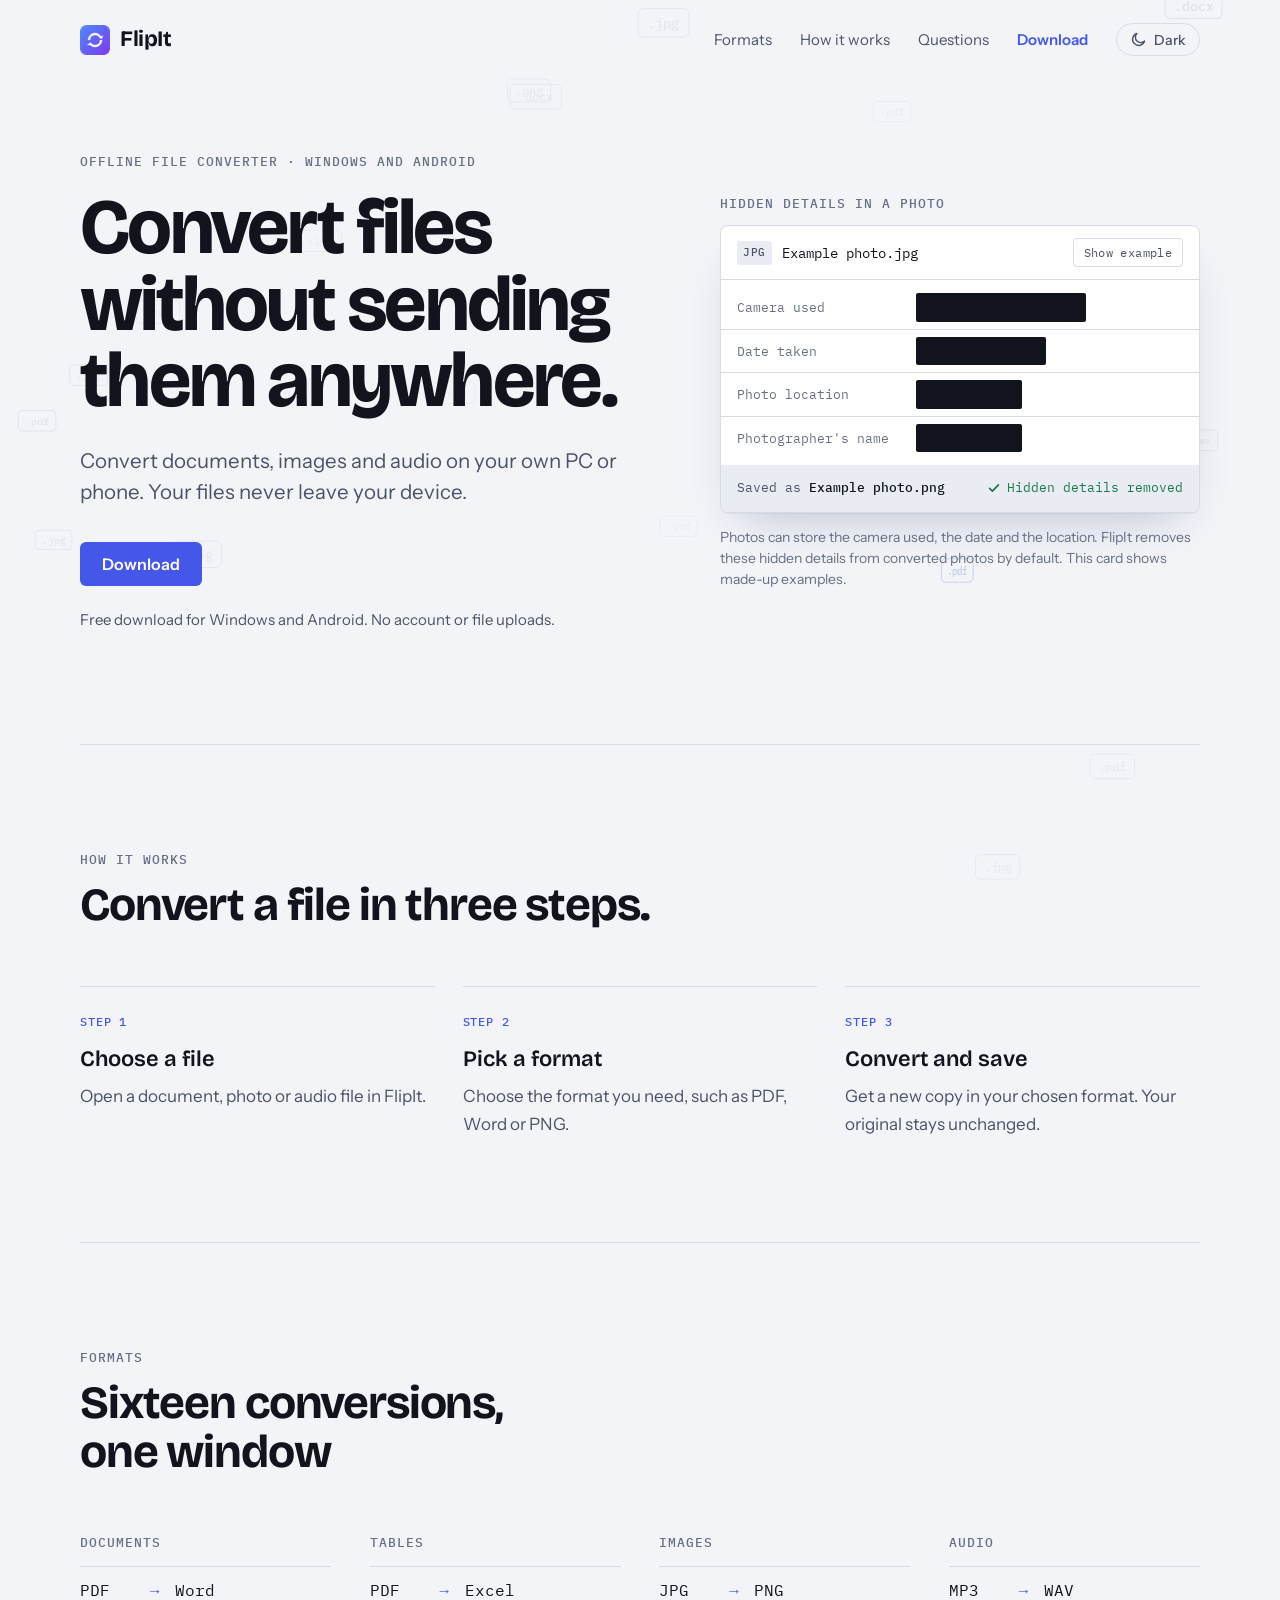
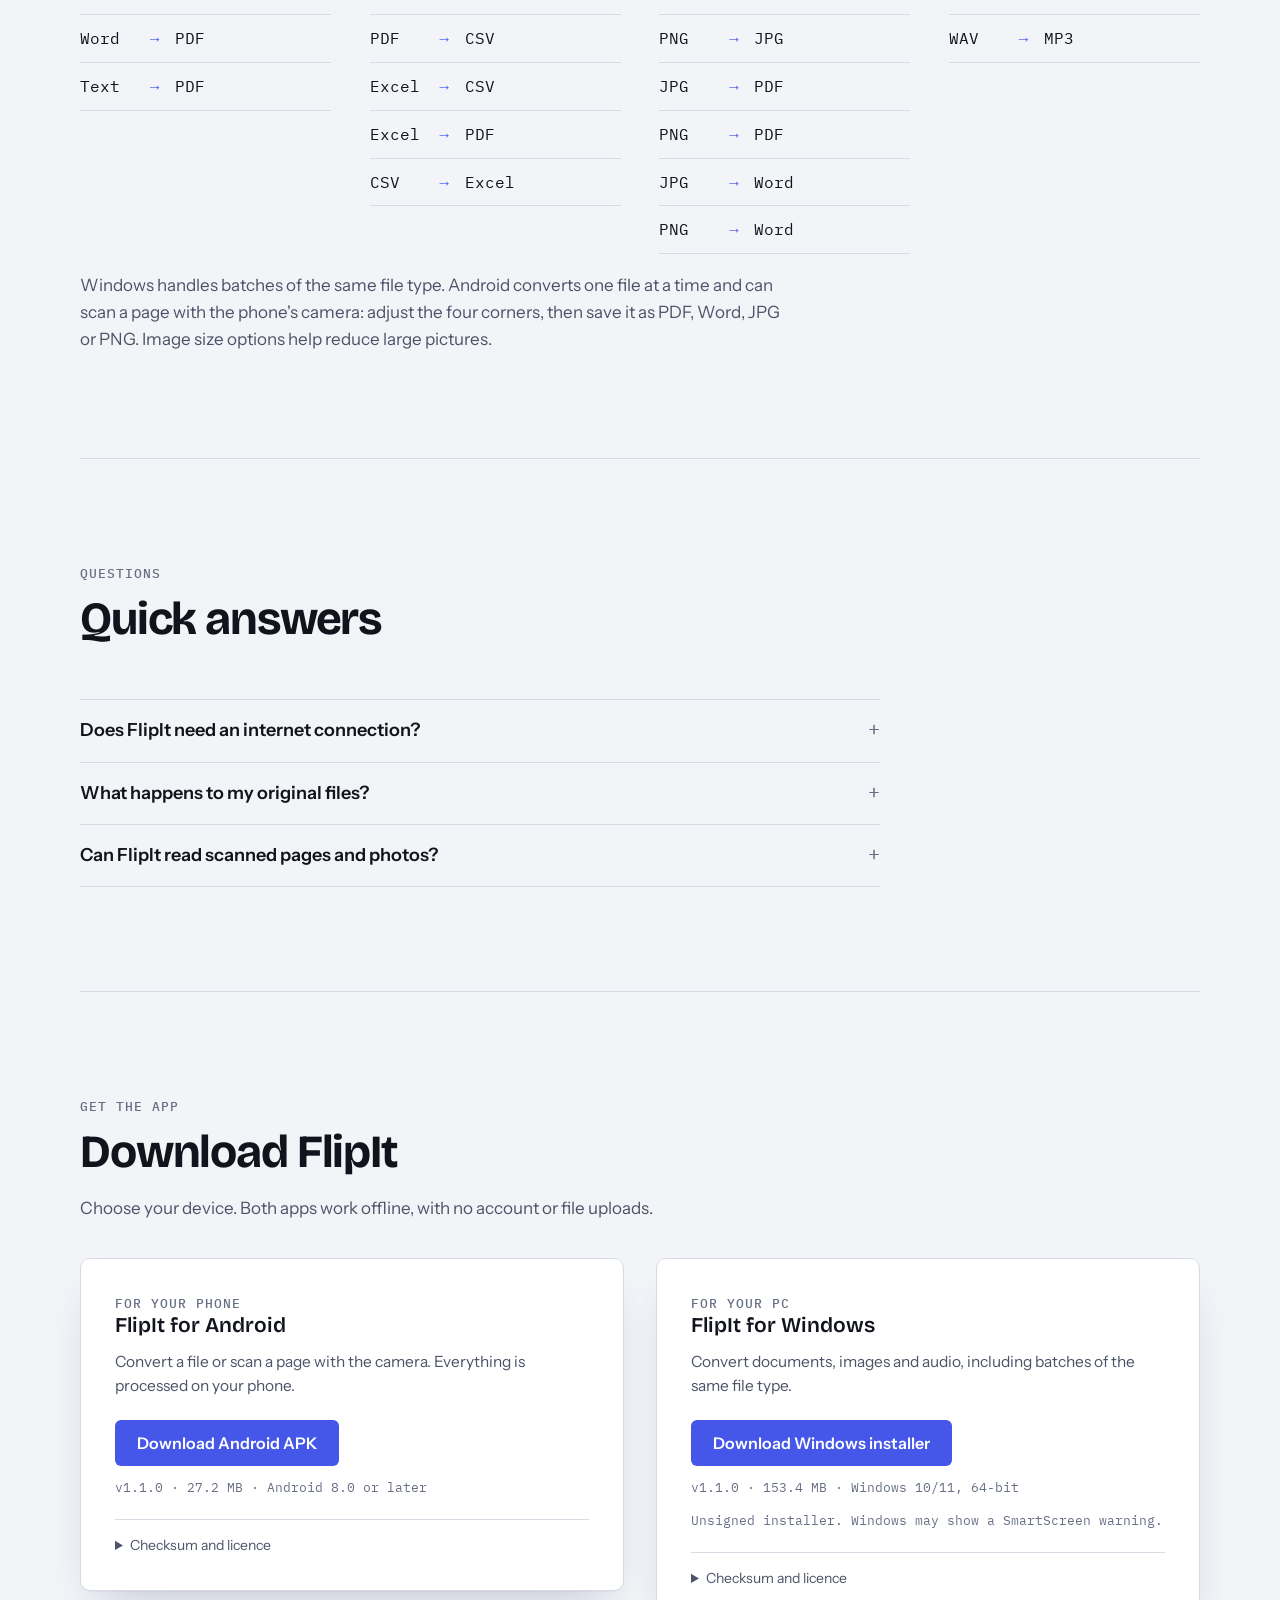
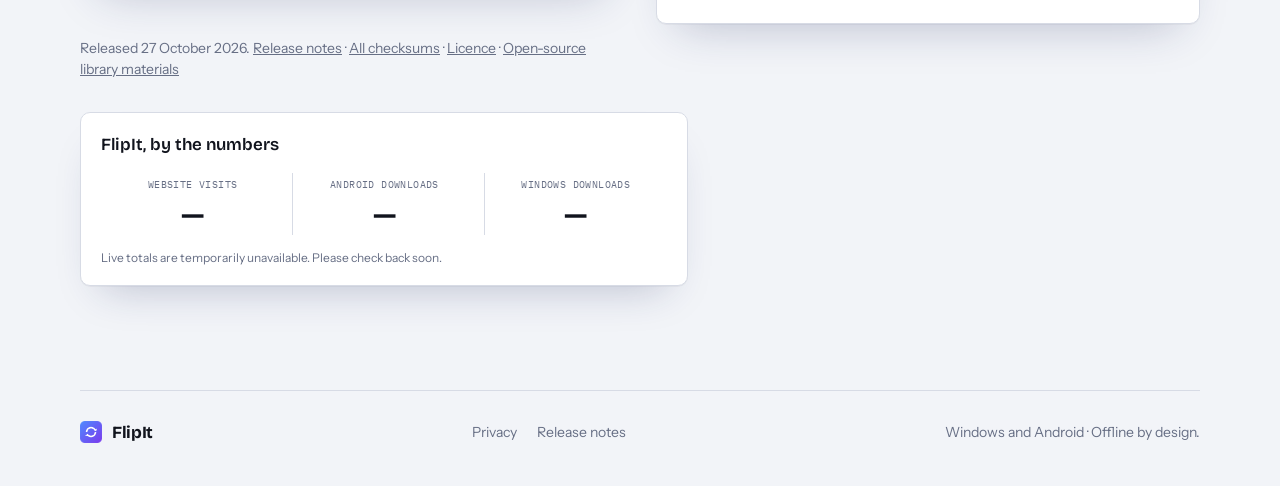
==== index.html @ 319c66b0 "Explain photo privacy and conversion steps in plain language" ====
<!doctype html>
<html lang="en">
<head>
<meta charset="utf-8">
<meta http-equiv="Content-Security-Policy" content="default-src 'self'; script-src 'self'; style-src 'self' 'unsafe-inline'; img-src 'self'; font-src 'self'; connect-src https://flipit-site-stats.rouguemind-dev.workers.dev; object-src 'none'; base-uri 'none'; form-action 'none'; frame-src 'none'; upgrade-insecure-requests">
<meta name="referrer" content="no-referrer">
<script src="theme-init.js"></script>
<meta name="viewport" content="width=device-width, initial-scale=1">
<title>FlipIt — convert files offline</title>
<meta name="description" content="FlipIt converts documents, images and audio on your own Windows PC or Android phone, offline. Your files are never uploaded.">
<link rel="icon" href="favicon.ico">
<link rel="stylesheet" href="fonts.css">
<link rel="stylesheet" href="styles.css">
<!--og-->
<link rel="canonical" href="https://rogueminddev-eng.github.io/flipit-website/">
<meta property="og:type" content="website">
<meta property="og:site_name" content="FlipIt">
<meta property="og:title" content="FlipIt — convert files offline">
<meta property="og:description" content="Convert files without sending them anywhere. Free, offline, no account.">
<meta property="og:url" content="https://rogueminddev-eng.github.io/flipit-website/">
<meta property="og:image" content="https://rogueminddev-eng.github.io/flipit-website/og.png">
<meta property="og:image:width" content="1200">
<meta property="og:image:height" content="630">
<meta property="og:image:alt" content="FlipIt: convert files without sending them anywhere">
<meta name="twitter:card" content="summary_large_image">
<!--/og-->
<script src="site.js" defer></script>
</head>
<body>
<div class="wrap">
  <header class="top" id="top">
    <a class="brand" href="#top"><span class="mark" aria-hidden="true"></span>FlipIt</a>
    <nav class="nav" aria-label="Page sections">
      <a href="#formats">Formats</a>
      <a href="#privacy">How it works</a>
      <a href="#faq">Questions</a>
      <a class="nav-cta" href="#availability">Download</a>
      <button class="theme-toggle" id="theme-toggle" type="button" aria-pressed="false" title="Switch between light and dark">
        <span class="theme-icon" aria-hidden="true">
          <svg class="icon-sun" width="17" height="17" viewBox="0 0 24 24" fill="none" stroke="currentColor" stroke-width="2" stroke-linecap="round"><circle cx="12" cy="12" r="4.2"/><path d="M12 2.6v2.2M12 19.2v2.2M21.4 12h-2.2M4.8 12H2.6M18.6 5.4l-1.6 1.6M7 17l-1.6 1.6M18.6 18.6 17 17M7 7 5.4 5.4"/></svg>
          <svg class="icon-moon" width="17" height="17" viewBox="0 0 24 24" fill="none" stroke="currentColor" stroke-width="2" stroke-linecap="round" stroke-linejoin="round"><path d="M20.5 14.2A8.6 8.6 0 1 1 9.8 3.5a6.9 6.9 0 0 0 10.7 10.7z"/></svg>
        </span>
        <span class="theme-label" id="theme-label">Dark</span>
      </button>
    </nav>
  </header>

  <main>
    <section class="hero" aria-labelledby="hero-title">
      <div>
        <p class="label">Offline file converter · Windows and Android</p>
        <h1 id="hero-title">Convert files without sending them anywhere.</h1>
        <p class="lead">Convert documents, images and audio on your own PC or phone. Your files never leave your device.</p>
        <div class="cta"><a class="btn" href="#availability">Download</a></div>
        <p class="hero-note">Free download for Windows and Android. No account or file uploads.</p>
      </div>

      <figure>
        <p class="label photo-example-label">Hidden details in a photo</p>
        <div class="props" id="props">
          <div class="props-head">
            <div class="file"><span class="file-type">JPG</span><span>Example photo.jpg</span></div>
            <button class="reveal" id="reveal-toggle" type="button" aria-pressed="false" aria-controls="props-tags">Show example</button>
          </div>
          <dl class="tags" id="props-tags">
            <div class="tag"><dt>Camera used</dt><dd><span class="val" style="--i:0">Example phone camera</span></dd></div>
            <div class="tag"><dt>Date taken</dt><dd><span class="val" style="--i:1">12 October 2026</span></dd></div>
            <div class="tag"><dt>Photo location</dt><dd><span class="val" style="--i:2">Example city</span></dd></div>
            <div class="tag"><dt>Photographer's name</dt><dd><span class="val" style="--i:3">Example name</span></dd></div>
          </dl>
          <div class="props-foot">
            <span>Saved as <strong>Example photo.png</strong></span>
            <span class="clean"><svg width="14" height="14" viewBox="0 0 16 16" aria-hidden="true"><path d="M3 8.5l3.2 3L13 4.5" fill="none" stroke="currentColor" stroke-width="2" stroke-linecap="round" stroke-linejoin="round"/></svg>Hidden details removed</span>
          </div>
        </div>
        <figcaption class="caption">Photos can store the camera used, the date and the location. FlipIt removes these hidden details from converted photos by default. This card shows made-up examples.</figcaption>
      </figure>
    </section>

    <section class="section" id="privacy" aria-labelledby="privacy-title">
      <div class="section-head">
        <p class="label">How it works</p>
        <h2 class="h2" id="privacy-title">Convert a file in three steps.</h2>
      </div>
      <ol class="how-steps">
        <li><span class="step-label">Step 1</span><h3>Choose a file</h3><p>Open a document, photo or audio file in FlipIt.</p></li>
        <li><span class="step-label">Step 2</span><h3>Pick a format</h3><p>Choose the format you need, such as PDF, Word or PNG.</p></li>
        <li><span class="step-label">Step 3</span><h3>Convert and save</h3><p>Get a new copy in your chosen format. Your original stays unchanged.</p></li>
      </ol>
    </section>

    <section class="section" id="formats" aria-labelledby="formats-title">
      <div class="section-head">
        <p class="label">Formats</p>
        <h2 class="h2" id="formats-title">Sixteen conversions, one window</h2>
      </div>
      <div class="formats">
        <div class="group">
          <p class="label">Documents</p>
          <ul class="pairs">
            <li class="pair"><span>PDF</span><span class="to">→</span><span>Word</span></li>
            <li class="pair"><span>Word</span><span class="to">→</span><span>PDF</span></li>
            <li class="pair"><span>Text</span><span class="to">→</span><span>PDF</span></li>
          </ul>
        </div>
        <div class="group">
          <p class="label">Tables</p>
          <ul class="pairs">
            <li class="pair"><span>PDF</span><span class="to">→</span><span>Excel</span></li>
            <li class="pair"><span>PDF</span><span class="to">→</span><span>CSV</span></li>
            <li class="pair"><span>Excel</span><span class="to">→</span><span>CSV</span></li>
            <li class="pair"><span>Excel</span><span class="to">→</span><span>PDF</span></li>
            <li class="pair"><span>CSV</span><span class="to">→</span><span>Excel</span></li>
          </ul>
        </div>
        <div class="group">
          <p class="label">Images</p>
          <ul class="pairs">
            <li class="pair"><span>JPG</span><span class="to">→</span><span>PNG</span></li>
            <li class="pair"><span>PNG</span><span class="to">→</span><span>JPG</span></li>
            <li class="pair"><span>JPG</span><span class="to">→</span><span>PDF</span></li>
            <li class="pair"><span>PNG</span><span class="to">→</span><span>PDF</span></li>
            <li class="pair"><span>JPG</span><span class="to">→</span><span>Word</span></li>
            <li class="pair"><span>PNG</span><span class="to">→</span><span>Word</span></li>
          </ul>
        </div>
        <div class="group">
          <p class="label">Audio</p>
          <ul class="pairs">
            <li class="pair"><span>MP3</span><span class="to">→</span><span>WAV</span></li>
            <li class="pair"><span>WAV</span><span class="to">→</span><span>MP3</span></li>
          </ul>
        </div>
      </div>
      <p class="intro intro-wide">Windows handles batches of the same file type. Android converts one file at a time and can scan a page with the phone's camera: adjust the four corners, then save it as PDF, Word, JPG or PNG. Image size options help reduce large pictures.</p>
    </section>
<section class="section" id="faq" aria-labelledby="faq-title">
      <div class="section-head">
        <p class="label">Questions</p>
        <h2 class="h2" id="faq-title">Quick answers</h2>
      </div>
      <div class="faq">
        <details>
          <summary>Does FlipIt need an internet connection?</summary>
          <p>No. Converting happens on your device, with no account and no sign-in.</p>
        </details>
        <details>
          <summary>What happens to my original files?</summary>
          <p>Nothing. FlipIt only reads them and saves the converted file as a new one.</p>
        </details>
        <details>
          <summary>Can FlipIt read scanned pages and photos?</summary>
          <p>Yes, for English text. Scanned PDFs become Excel or CSV tables, and photos become PDF or Word. On Android, scanned PDFs can become Word too. Clear, well-lit pages read best, and it is worth checking anything important against the original.</p>
        </details>
      </div>
    </section>

    <section class="section" id="availability" aria-labelledby="availability-title">
      <p class="label">Get the app</p>
      <h2 class="h2" id="availability-title">Download FlipIt</h2>
      <p class="intro intro-wide">Choose your device. Both apps work offline, with no account or file uploads.</p>
      <div class="platforms">
        <article class="platform" aria-labelledby="android-download-title">
          <p class="label">For your phone</p>
          <h3 class="platform-name" id="android-download-title">FlipIt for Android</h3>
          <p class="platform-intro">Convert a file or scan a page with the camera. Everything is processed on your phone.</p>
          <a class="btn" href="https://github.com/rogueminddev-eng/flipit-website/releases/download/v1.1.0/FlipIt.apk" download>Download Android APK</a>
          <p class="btn-meta">v1.1.0 · 27.2 MB · Android 8.0 or later</p>
          <details><summary>Checksum and licence</summary><p>SHA-256</p><code class="hash" id="apk-hash">0748e812a04eeec13b3b2bbf558eb50b500d4341450dd8b1fec637e11dbaca3d</code><button class="copy" id="copy-apk-hash" type="button">Copy checksum</button><p><a href="THIRD_PARTY_NOTICES_ANDROID.txt">Android library notices</a></p></details>
        </article>
        <article class="platform" aria-labelledby="windows-download-title">
          <p class="label">For your PC</p>
          <h3 class="platform-name" id="windows-download-title">FlipIt for Windows</h3>
          <p class="platform-intro">Convert documents, images and audio, including batches of the same file type.</p>
          <a class="btn" href="https://github.com/rogueminddev-eng/flipit-website/releases/download/v1.1.0/FlipItSetup.exe" download>Download Windows installer</a>
          <p class="btn-meta">v1.1.0 · 153.4 MB · Windows 10/11, 64-bit</p>
          <p class="btn-meta">Unsigned installer. Windows may show a SmartScreen warning.</p>
          <details><summary>Checksum and licence</summary><p>SHA-256</p><code class="hash" id="hash">5fc880e723b2a8e6d755acef9d8b0436ee089ae22c7b5ad0340b1a5b88bd6903</code><button class="copy" id="copy-hash" type="button">Copy checksum</button><p><a href="THIRD_PARTY_NOTICES_WINDOWS.txt">Windows library notices</a></p></details>
        </article>
      </div>
      <p class="caption">Released 27 October 2026. <a href="changelog.html">Release notes</a> · <a href="SHA256SUMS.txt">All checksums</a> · <a href="LICENSE.txt">Licence</a> · <a href="https://github.com/rogueminddev-eng/flipit-website/releases/download/v1.1.0/third-party-materials-v1.1.0.zip">Open-source library materials</a></p>
      <aside class="stats-card" id="site-stats" data-stats-api="https://flipit-site-stats.rouguemind-dev.workers.dev" aria-label="FlipIt website statistics">
        <p class="stats-title">FlipIt, by the numbers</p>
        <div class="stats-values">
          <div class="stat"><span class="stat-label">Website visits</span><strong id="visit-count">—</strong></div>
          <div class="stat"><span class="stat-label">Android downloads</span><strong id="android-download-count">—</strong></div>
          <div class="stat"><span class="stat-label">Windows downloads</span><strong id="windows-download-count">—</strong></div>
        </div>
        <p class="stats-note" id="stats-note">Loading public totals. Visits are approximate tab sessions, not unique people. Download totals come from public releases.</p>
      </aside>
    </section>
  </main>

  <footer class="foot">
    <a class="brand" href="#top"><span class="mark" aria-hidden="true"></span>FlipIt</a>
    <nav class="foot-links" aria-label="More about FlipIt">
      <a href="privacy.html">Privacy</a>
      <a href="changelog.html">Release notes</a>
    </nav>
    <span>Windows and Android · Offline by design.</span>
  </footer>
</div>
</body>
</html>
---- fonts.css ----
@font-face {
  font-family: 'Bricolage Grotesque';
  font-style: normal;
  font-weight: 500 800;
  font-stretch: 100%;
  font-display: swap;
  src: url('bricolage-500-800.woff2') format('woff2');
  unicode-range: U+0000-00FF, U+0131, U+0152-0153, U+02BB-02BC, U+02C6, U+02DA, U+02DC, U+0304, U+0308, U+0329, U+2000-206F, U+20AC, U+2122, U+2191, U+2193, U+2212, U+2215, U+FEFF, U+FFFD;
}
@font-face {
  font-family: 'Instrument Sans';
  font-style: normal;
  font-weight: 400 600;
  font-stretch: 100%;
  font-display: swap;
  src: url('instrument-sans-400-600.woff2') format('woff2');
  unicode-range: U+0000-00FF, U+0131, U+0152-0153, U+02BB-02BC, U+02C6, U+02DA, U+02DC, U+0304, U+0308, U+0329, U+2000-206F, U+20AC, U+2122, U+2191, U+2193, U+2212, U+2215, U+FEFF, U+FFFD;
}
@font-face {
  font-family: 'IBM Plex Mono';
  font-style: normal;
  font-weight: 400;
  font-display: swap;
  src: url('plex-mono-400.woff2') format('woff2');
  unicode-range: U+0000-00FF, U+0131, U+0152-0153, U+02BB-02BC, U+02C6, U+02DA, U+02DC, U+0304, U+0308, U+0329, U+2000-206F, U+20AC, U+2122, U+2191, U+2193, U+2212, U+2215, U+FEFF, U+FFFD;
}
@font-face {
  font-family: 'IBM Plex Mono';
  font-style: normal;
  font-weight: 500;
  font-display: swap;
  src: url('plex-mono-500.woff2') format('woff2');
  unicode-range: U+0000-00FF, U+0131, U+0152-0153, U+02BB-02BC, U+02C6, U+02DA, U+02DC, U+0304, U+0308, U+0329, U+2000-206F, U+20AC, U+2122, U+2191, U+2193, U+2212, U+2215, U+FEFF, U+FFFD;
}
---- styles.css ----
:root{
  --display:"Bricolage Grotesque","Segoe UI Variable Display","Segoe UI",system-ui,sans-serif;
  --body:"Instrument Sans","Segoe UI",system-ui,sans-serif;
  --mono:"IBM Plex Mono",Consolas,ui-monospace,monospace;
  --ground:#F2F4F8;--surface:#FFFFFF;--sunken:#E9ECF3;
  --ink:#11141D;--ink-2:#4C5368;--ink-3:#676F85;--rule:#D7DBE5;
  --accent:#4557E8;--accent-hover:#3546D6;--accent-ink:#FFFFFF;
  --redact:#11141D;--redact-edge:transparent;--ok:#1B7A4B;
  --shadow:0 1px 0 rgba(17,20,29,.04),0 22px 44px -22px rgba(28,38,92,.28);
  color-scheme:light;
}
@media (prefers-color-scheme:dark){
  :root:not([data-theme="light"]){
    --ground:#0B0E17;--surface:#131826;--sunken:#1A2031;
    --ink:#E8EBF3;--ink-2:#A9B0C4;--ink-3:#858CA3;--rule:#262C3F;
    --accent:#8E9AFF;--accent-hover:#A5AFFF;--accent-ink:#0B0E17;
    --redact:#020409;--redact-edge:#343B55;--ok:#5FCB94;
    --shadow:0 1px 0 rgba(0,0,0,.5),0 28px 56px -24px rgba(0,0,0,.75);
    color-scheme:dark;
  }
}
:root[data-theme="dark"]{
  --ground:#0B0E17;--surface:#131826;--sunken:#1A2031;
  --ink:#E8EBF3;--ink-2:#A9B0C4;--ink-3:#858CA3;--rule:#262C3F;
  --accent:#8E9AFF;--accent-hover:#A5AFFF;--accent-ink:#0B0E17;
  --redact:#020409;--redact-edge:#343B55;--ok:#5FCB94;
  --shadow:0 1px 0 rgba(0,0,0,.5),0 28px 56px -24px rgba(0,0,0,.75);
  color-scheme:dark;
}

*,*::before,*::after{box-sizing:border-box}
html{-webkit-text-size-adjust:100%;text-size-adjust:100%}
@media (prefers-reduced-motion:no-preference){html{scroll-behavior:smooth}}
body{margin:0;background:var(--ground);color:var(--ink);font-family:var(--body);font-size:17px;line-height:1.6;padding-inline:clamp(16px,4vw,40px);-webkit-font-smoothing:antialiased}
.wrap{position:relative;z-index:1;max-width:1120px;margin-inline:auto}
.backdrop{position:fixed;inset:0;width:100%;height:100%;pointer-events:none;z-index:0}
a{color:inherit}
h1,h2,h3{font-family:var(--display);text-wrap:balance;margin:0;color:var(--ink)}
p,figure{margin:0}
:focus-visible{outline:2px solid var(--accent);outline-offset:3px;border-radius:4px}
.label{font-family:var(--mono);font-size:12.5px;font-weight:500;letter-spacing:.08em;text-transform:uppercase;color:var(--ink-3)}
.muted{color:var(--ink-3)}
.mark{display:inline-block;width:30px;height:30px;flex:none;background:url("icon.png") center/contain no-repeat}

/* header */
.top{display:flex;align-items:center;justify-content:space-between;gap:24px;padding-block:22px}
.brand{display:inline-flex;align-items:center;gap:10px;text-decoration:none;font-family:var(--display);font-weight:700;font-size:22px;letter-spacing:-.02em;color:var(--ink)}
.nav{display:flex;align-items:center;gap:28px;font-size:15px}
.nav a{color:var(--ink-2);text-decoration:none}
.nav a:hover{color:var(--ink)}
.nav .nav-cta{color:var(--accent);font-weight:600}
@media (max-width:640px){.nav a:not(.nav-cta){display:none}}
/* Light and dark. Only one icon shows: the one for the theme the button would switch to. */
.theme-toggle{display:inline-flex;align-items:center;gap:7px;padding:7px 13px;border:1px solid var(--rule);border-radius:999px;background:transparent;color:var(--ink-2);font:500 14px/1 var(--body);cursor:pointer;transition:color .15s ease,border-color .15s ease,background-color .15s ease}
.theme-toggle:hover{color:var(--ink);border-color:var(--ink-3);background:var(--surface)}
.theme-icon{display:inline-flex}
.theme-icon svg{display:none}
:root[data-shows="light"] .icon-moon{display:block}
:root[data-shows="dark"] .icon-sun{display:block}
/* Before the script has set data-shows, show the moon rather than an empty button, and let a dark
   system swap it - so the button is never blank, whichever theme the page opened in. */
:root:not([data-shows]) .icon-moon{display:block}
@media (prefers-color-scheme:dark){:root:not([data-shows]):not([data-theme="light"]) .icon-moon{display:none}:root:not([data-shows]):not([data-theme="light"]) .icon-sun{display:block}}
@media (max-width:640px){.theme-label{display:none}.theme-toggle{padding:7px 9px}}

/* hero */
.hero{display:grid;grid-template-columns:minmax(0,1.08fr) minmax(0,.92fr);gap:clamp(40px,6vw,80px);align-items:center;padding-block:clamp(32px,6vw,72px) clamp(64px,9vw,112px)}
@media (max-width:900px){.hero{grid-template-columns:minmax(0,1fr)}}
.hero h1{font-size:clamp(44px,6.4vw,78px);line-height:.98;letter-spacing:-.035em;font-weight:720;margin-block:18px 26px}
.lead{font-size:clamp(18px,1.6vw,21px);line-height:1.55;color:var(--ink-2);max-width:35rem}
.cta{display:flex;flex-wrap:wrap;align-items:center;gap:14px 20px;margin-top:34px}
.btn{display:inline-flex;align-items:center;gap:10px;padding:14px 22px;border:0;border-radius:6px;background:var(--accent);color:var(--accent-ink);font:600 16px/1 var(--body);text-decoration:none;cursor:pointer;transition:background-color .15s ease,transform .15s ease}
.btn:hover{background:var(--accent-hover);transform:translateY(-1px)}
.btn:active{transform:translateY(0)}
.btn svg{flex:none}
.btn-meta{font-family:var(--mono);font-size:13px;color:var(--ink-3)}
/* The second platform's button: the same shape, quieter, so one accent leads and the other waits. */
.cta-alt{margin-top:16px}
.btn-quiet{background:transparent;color:var(--ink);box-shadow:inset 0 0 0 1px var(--rule-strong,var(--rule))}
.btn-quiet:hover{background:var(--surface-2,var(--surface));color:var(--accent)}
.hero-note{margin-top:22px;font-size:15px;color:var(--ink-2)}
.hero-note a{text-underline-offset:3px;text-decoration-color:var(--ink-3)}
.hero-note a:hover{color:var(--accent)}
/* Each platform's note shows only where that platform can't be installed, so a phone is told the
   installer is for a PC and a PC is told the app is for a phone, and neither is told both. */
.phone-note,.desktop-note{margin-top:14px;font-size:15px;line-height:1.5;color:var(--ink-2)}
.phone-note{display:none}
.desktop-note{display:block}
@media (max-width:640px){.phone-note{display:block}.desktop-note{display:none}}

/* properties panel */
.photo-example-label{margin-bottom:12px}
.props-head{flex-wrap:wrap}
.props-foot{flex-wrap:wrap}
.props{background:var(--surface);border:1px solid var(--rule);border-radius:8px;box-shadow:var(--shadow);overflow:hidden}
.props-head{display:flex;align-items:center;justify-content:space-between;gap:12px;padding:12px 16px;border-bottom:1px solid var(--rule)}
.file{display:flex;align-items:center;gap:10px;min-width:0;font-family:var(--mono);font-size:14px;color:var(--ink)}
.file-type{font-size:11px;font-weight:500;letter-spacing:.06em;padding:3px 6px;border-radius:3px;background:var(--sunken);color:var(--ink-2)}
.reveal,.copy{font-family:var(--mono);font-size:12px;letter-spacing:.03em;color:var(--ink-2);background:transparent;border:1px solid var(--rule);border-radius:4px;padding:6px 10px;cursor:pointer;white-space:nowrap}
.reveal:hover,.copy:hover{color:var(--ink);border-color:var(--ink-3)}
.tags{margin:0;padding-block:6px}
.tag{display:grid;grid-template-columns:minmax(0,10.5rem) minmax(0,1fr);gap:16px;align-items:baseline;padding:10px 16px}
.tag + .tag{border-top:1px solid var(--rule)}
.tag dt{font-family:var(--mono);font-size:12.5px;color:var(--ink-3)}
.tag dd{margin:0;font-family:var(--mono);font-size:14px;color:var(--ink);font-variant-numeric:tabular-nums}
@media (max-width:420px){.tag{grid-template-columns:minmax(0,1fr);gap:4px}}
.val{position:relative;display:inline-block}
.val::after{content:"";position:absolute;inset:-3px -5px;border-radius:2px;background:var(--redact);box-shadow:inset 0 0 0 1px var(--redact-edge);transform:scaleX(1);transform-origin:left center;transition:transform .42s cubic-bezier(.65,0,.25,1)}
@media (prefers-reduced-motion:no-preference){
  .val::after{animation:redact .55s cubic-bezier(.65,0,.25,1) backwards;animation-delay:calc(var(--i) * 120ms + 700ms)}
}
@media (prefers-reduced-motion:reduce){.val::after{transition:none}}
@keyframes redact{from{transform:scaleX(0)}}
.props.is-revealed .val::after{transform:scaleX(0);transform-origin:right center}
.props-foot{display:flex;flex-wrap:wrap;align-items:center;justify-content:space-between;gap:8px 16px;padding:13px 16px;background:var(--sunken);font-family:var(--mono);font-size:13px;color:var(--ink-2)}
.props-foot strong{font-weight:500;color:var(--ink)}
.clean{display:inline-flex;align-items:center;gap:6px;color:var(--ok)}
.caption{margin-top:14px;font-size:14px;line-height:1.5;color:var(--ink-3);max-width:32rem}

/* sections */
.section{padding-block:clamp(64px,9vw,104px);border-top:1px solid var(--rule)}
.section-head{max-width:40rem;margin-bottom:clamp(36px,5vw,56px)}
.how-steps{display:grid;grid-template-columns:repeat(3,minmax(0,1fr));gap:28px;list-style:none;margin:0;padding:0}
.how-steps li{padding-top:20px;border-top:1px solid var(--rule)}
.step-label{font:500 12px var(--mono);text-transform:uppercase;letter-spacing:.07em;color:var(--accent)}
.how-steps h3{margin-top:12px;font:600 22px/1.25 var(--display);color:var(--ink)}
.how-steps p{margin-top:10px;color:var(--ink-2);line-height:1.6}
@media(max-width:760px){.how-steps{grid-template-columns:minmax(0,1fr);gap:24px}}
.h2{font-size:clamp(32px,4vw,46px);line-height:1.06;letter-spacing:-.025em;font-weight:700;margin-top:12px}
.intro{margin-top:18px;color:var(--ink-2);max-width:32rem}
.split{display:grid;grid-template-columns:minmax(0,.8fr) minmax(0,1.2fr);gap:clamp(32px,6vw,88px);align-items:start}
@media (max-width:860px){.split{grid-template-columns:minmax(0,1fr)}}

/* app screenshot */
.app{display:grid;grid-template-columns:minmax(0,.78fr) minmax(0,1.22fr);gap:clamp(32px,6vw,80px);align-items:center}
@media (max-width:900px){.app{grid-template-columns:minmax(0,1fr)}}
.moves{margin:28px 0 0;display:grid;border-top:1px solid var(--rule)}
.moves div{display:grid;grid-template-columns:5.5rem minmax(0,1fr);gap:16px;align-items:baseline;padding-block:14px;border-bottom:1px solid var(--rule)}
.moves dt{font-family:var(--mono);font-size:12.5px;font-weight:500;letter-spacing:.08em;text-transform:uppercase;color:var(--accent)}
.moves dd{margin:0;font-size:16.5px;color:var(--ink-2)}
@media (max-width:420px){.moves div{grid-template-columns:minmax(0,1fr);gap:4px}}
.shot{position:relative;background:var(--surface);border:1px solid var(--rule);border-radius:10px;box-shadow:var(--shadow);overflow:hidden}
.shot img{display:block;width:100%;height:auto}

/* ledger */
.ledger{margin:0}
.ledger-row{display:grid;grid-template-columns:minmax(0,1fr) auto;gap:24px;align-items:center;padding-block:20px;border-top:1px solid var(--rule)}
.ledger-row:last-child{border-bottom:1px solid var(--rule)}
.ledger dt{font-weight:600;font-size:18px;color:var(--ink)}
.ledger dt span{display:block;margin-top:3px;font-weight:400;font-size:15px;line-height:1.5;color:var(--ink-2)}
.ledger dd{margin:0;font-family:var(--display);font-size:clamp(40px,5vw,56px);font-weight:600;line-height:1;letter-spacing:-.03em;font-variant-numeric:tabular-nums;color:var(--ink)}

/* features */
.features{display:grid;grid-template-columns:repeat(3,minmax(0,1fr));gap:clamp(28px,4vw,48px)}
@media (max-width:860px){.features{grid-template-columns:minmax(0,1fr)}}
.feature{display:flex;flex-direction:column;gap:12px;padding-top:20px;border-top:1px solid var(--rule)}
.feature h3{font-size:24px;line-height:1.2;letter-spacing:-.015em;font-weight:650}
.feature p{font-size:16.5px;color:var(--ink-2)}
.spec{margin-top:auto;padding-top:12px;border-top:1px dashed var(--rule);font-family:var(--mono);font-size:12.5px;color:var(--ink-3)}

/* formats */
.formats{display:grid;grid-template-columns:repeat(4,minmax(0,1fr));gap:clamp(24px,3vw,40px);align-items:start}
@media (max-width:960px){.formats{grid-template-columns:repeat(2,minmax(0,1fr))}}
@media (max-width:520px){.formats{grid-template-columns:minmax(0,1fr)}}
.group{display:flex;flex-direction:column;gap:14px}
.pairs{list-style:none;margin:0;padding:0;border-top:1px solid var(--rule)}
.pair{display:grid;grid-template-columns:7ch 2.5ch auto;align-items:baseline;padding-block:11px;border-bottom:1px solid var(--rule);font-family:var(--mono);font-size:15.5px;color:var(--ink)}
.pair .to{color:var(--accent)}
.group-note{font-size:14.5px;line-height:1.5;color:var(--ink-3)}

/* steps */
.steps{list-style:none;margin:0;padding:0;display:grid;grid-template-columns:repeat(3,minmax(0,1fr));gap:clamp(24px,3vw,40px)}
@media (max-width:860px){.steps{grid-template-columns:minmax(0,1fr)}}
.step{display:flex;flex-direction:column;gap:10px;min-width:0}
.step h3{font-size:21px;line-height:1.25;letter-spacing:-.01em;font-weight:650}
.step p{font-size:16.5px;color:var(--ink-2)}
.step strong{color:var(--ink);font-weight:600}
.code{margin:4px 0 0;padding:12px 14px;border-radius:6px;background:var(--sunken);font-family:var(--mono);font-size:13px;line-height:1.55;color:var(--ink);white-space:pre-wrap;overflow-wrap:anywhere}

/* faq */
.faq{max-width:50rem;border-top:1px solid var(--rule)}
.faq details{border-bottom:1px solid var(--rule)}
.faq summary{display:flex;align-items:baseline;justify-content:space-between;gap:24px;padding-block:18px;cursor:pointer;list-style:none;font-weight:600;font-size:18px;line-height:1.4;color:var(--ink)}
.faq summary::-webkit-details-marker{display:none}
.faq summary::after{content:"+";flex:none;font-family:var(--mono);font-weight:400;font-size:20px;line-height:1;color:var(--ink-3)}
.faq details[open] summary::after{content:"\2212"}
.faq summary:hover{color:var(--accent)}
.faq details p{padding-bottom:20px;max-width:42rem;font-size:16.5px;color:var(--ink-2)}
.faq details p + p{margin-top:-8px}

/* download */
.download{display:grid;grid-template-columns:minmax(0,1fr) minmax(0,1.05fr);gap:clamp(32px,5vw,72px);align-items:start;padding:clamp(24px,4vw,48px);background:var(--surface);border:1px solid var(--rule);border-radius:10px;box-shadow:var(--shadow)}
@media (max-width:860px){.download{grid-template-columns:minmax(0,1fr)}}
.download .btn{margin-top:28px;padding:16px 24px;font-size:17px}
/* The two platforms, side by side and equal: neither is the lesser one. */
.platforms{display:grid;grid-template-columns:repeat(2,minmax(0,1fr));gap:clamp(20px,3vw,32px);align-items:start;margin-top:36px}
@media (max-width:860px){.platforms{grid-template-columns:minmax(0,1fr)}}
.platform{display:flex;flex-direction:column;padding:clamp(22px,3vw,34px);background:var(--surface);border:1px solid var(--rule);border-radius:10px;box-shadow:var(--shadow)}
.platform-name{display:flex;align-items:center;gap:10px;margin:0;font:600 21px/1.2 var(--display);color:var(--ink)}
.platform-name svg{flex:none;color:var(--ink-3)}
.platform-intro{margin-top:12px;font-size:15.5px;line-height:1.55;color:var(--ink-2)}
.platform .btn{margin-top:22px;align-self:flex-start;padding:15px 22px;font-size:16px}
.platform .btn-meta{margin-top:12px}
.platform details{margin-top:20px;padding-top:14px;border-top:1px solid var(--rule)}
.platform details summary{cursor:pointer;font-size:14px;color:var(--ink-2)}
.platform details p{margin-top:12px;font-size:14px}
.platform .facts{margin-top:26px}
.intro-wide{max-width:44rem}
.needs{margin-top:28px;padding-top:18px;border-top:1px solid var(--rule);font-size:15px;line-height:1.55;color:var(--ink-2)}
.needs strong{color:var(--ink);font-weight:600}
.needs a{text-underline-offset:3px}
.facts{margin:0;display:grid;grid-template-columns:auto minmax(0,1fr);border-top:1px solid var(--rule)}
.facts dt,.facts dd{padding-block:13px;border-bottom:1px solid var(--rule)}
.facts dt{padding-right:24px;font-family:var(--mono);font-size:12.5px;letter-spacing:.06em;text-transform:uppercase;color:var(--ink-3)}
.facts dd{margin:0;font-size:16px;color:var(--ink);font-variant-numeric:tabular-nums}
.hash{display:block;font-family:var(--mono);font-size:13px;line-height:1.55;word-break:break-all}
.copy{margin-top:10px}

/* documents (privacy, release notes) */
.doc{max-width:44rem;padding-block:clamp(40px,7vw,88px)}
.doc h1{font-size:clamp(38px,5vw,56px);line-height:1.02;letter-spacing:-.03em;font-weight:720;margin-top:14px}
.doc h2{font-size:24px;line-height:1.25;letter-spacing:-.015em;font-weight:650;margin-top:48px}
.doc p{margin-top:14px;color:var(--ink-2)}
.doc ul{margin:14px 0 0;padding-left:1.15em;display:grid;gap:8px;color:var(--ink-2)}
.doc li::marker{color:var(--ink-3)}
.doc strong{color:var(--ink);font-weight:600}
.doc .standfirst{margin-top:20px;font-size:clamp(18px,1.6vw,20px);line-height:1.55}
.release{margin-top:48px;padding-top:28px;border-top:1px solid var(--rule)}
.release h2{margin-top:0}
.release-meta{margin-top:6px;font-family:var(--mono);font-size:13px;color:var(--ink-3)}

/* footer */
.foot{display:flex;flex-wrap:wrap;align-items:center;justify-content:space-between;gap:12px 24px;padding-block:28px 40px;border-top:1px solid var(--rule);font-size:14px;color:var(--ink-3)}
.foot .brand{font-size:17px}
.foot .mark{width:22px;height:22px}
.foot-links{display:flex;flex-wrap:wrap;gap:8px 20px}
.foot-links a{text-decoration:none;color:var(--ink-3)}
.foot-links a:hover{color:var(--ink)}

/* compact public stats dashboard */
.stats-card{max-width:38rem;margin-top:32px;padding:18px 20px;background:var(--surface);border:1px solid var(--rule);border-radius:10px;box-shadow:var(--shadow)}
.stats-title{font-family:var(--display);font-size:17px;font-weight:600;color:var(--ink)}
.stats-values{display:grid;grid-template-columns:repeat(3,minmax(0,1fr));gap:8px;margin-top:15px}
.stat{display:grid;gap:5px;min-width:0;padding:4px 6px;text-align:center}
.stat+.stat{border-left:1px solid var(--rule)}
.stat-label{font-family:var(--mono);font-size:10px;letter-spacing:.04em;text-transform:uppercase;color:var(--ink-3)}
.stat strong{font-family:var(--display);font-size:clamp(23px,3.5vw,30px);font-weight:600;line-height:1.1;font-variant-numeric:tabular-nums;color:var(--ink)}
.stats-note{margin-top:14px;font-size:12px;line-height:1.45;color:var(--ink-3)}
@media (prefers-reduced-motion:no-preference){.stats-card{transition:transform .22s ease}.stats-card:hover{transform:translateY(-2px)}}
@media (prefers-reduced-motion:reduce){.stats-card{transition:none}}
@media (max-width:520px){.stats-card{padding:16px 12px}.stats-values{gap:2px}.stat{padding:4px 2px}.stat-label{font-size:9px;letter-spacing:.02em}.stat strong{font-size:23px}}

/* Generic labels hide example file and folder details embedded in the app screenshot. */
.screen-safe-label{position:absolute;display:flex;align-items:center;white-space:nowrap;overflow:hidden;padding-inline:3px;font-family:var(--body);font-size:clamp(7px,.9vw,11px);line-height:1.1;z-index:2;background:#f1f2f8;color:#20212a}
.screen-safe-file{left:40.2%;top:33.2%;width:20%;height:4%}
.screen-safe-folder{left:20.1%;top:79.6%;width:24.5%;height:4.5%}
@media (prefers-color-scheme:dark){:root:not([data-theme="light"]) .screen-safe-label,:root[data-theme="dark"] .screen-safe-label{background:#191b22;color:#e2e4ed}}
@media (max-width:520px){.screen-safe-label{font-size:7px}}
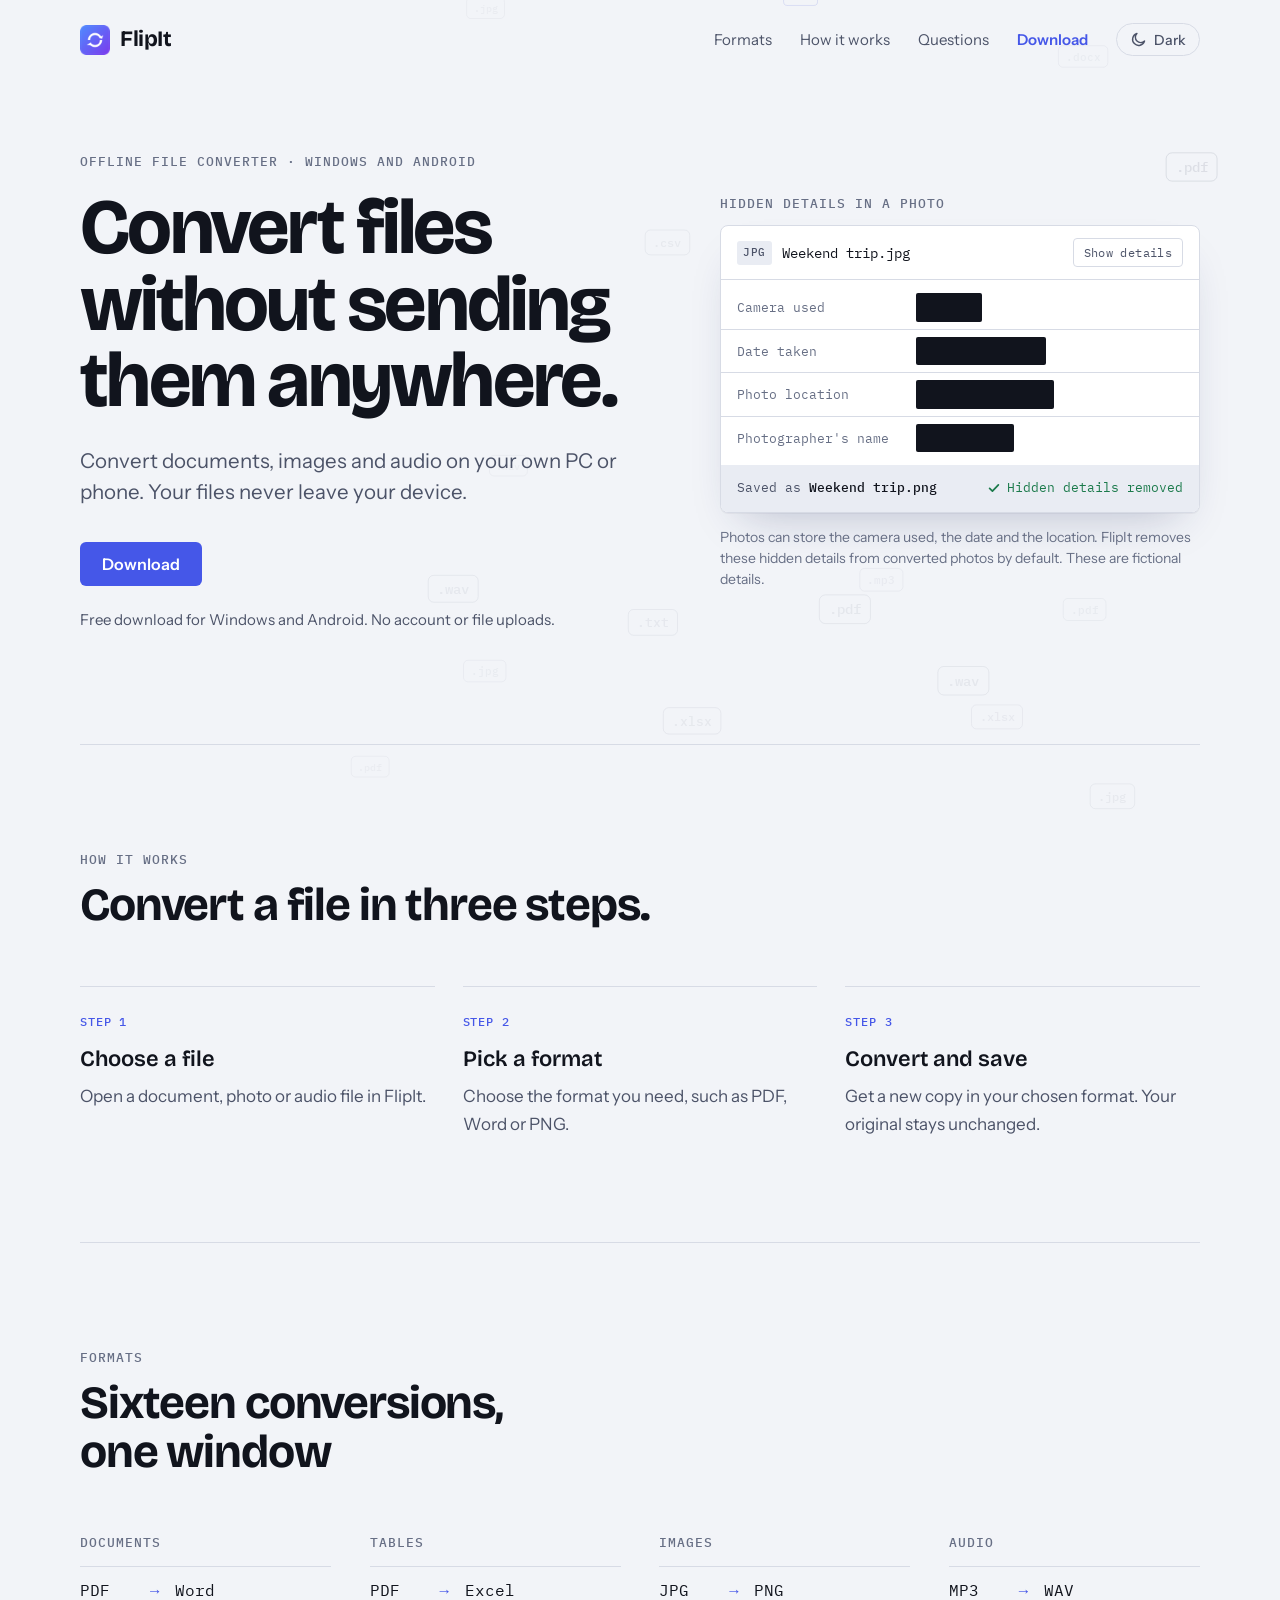
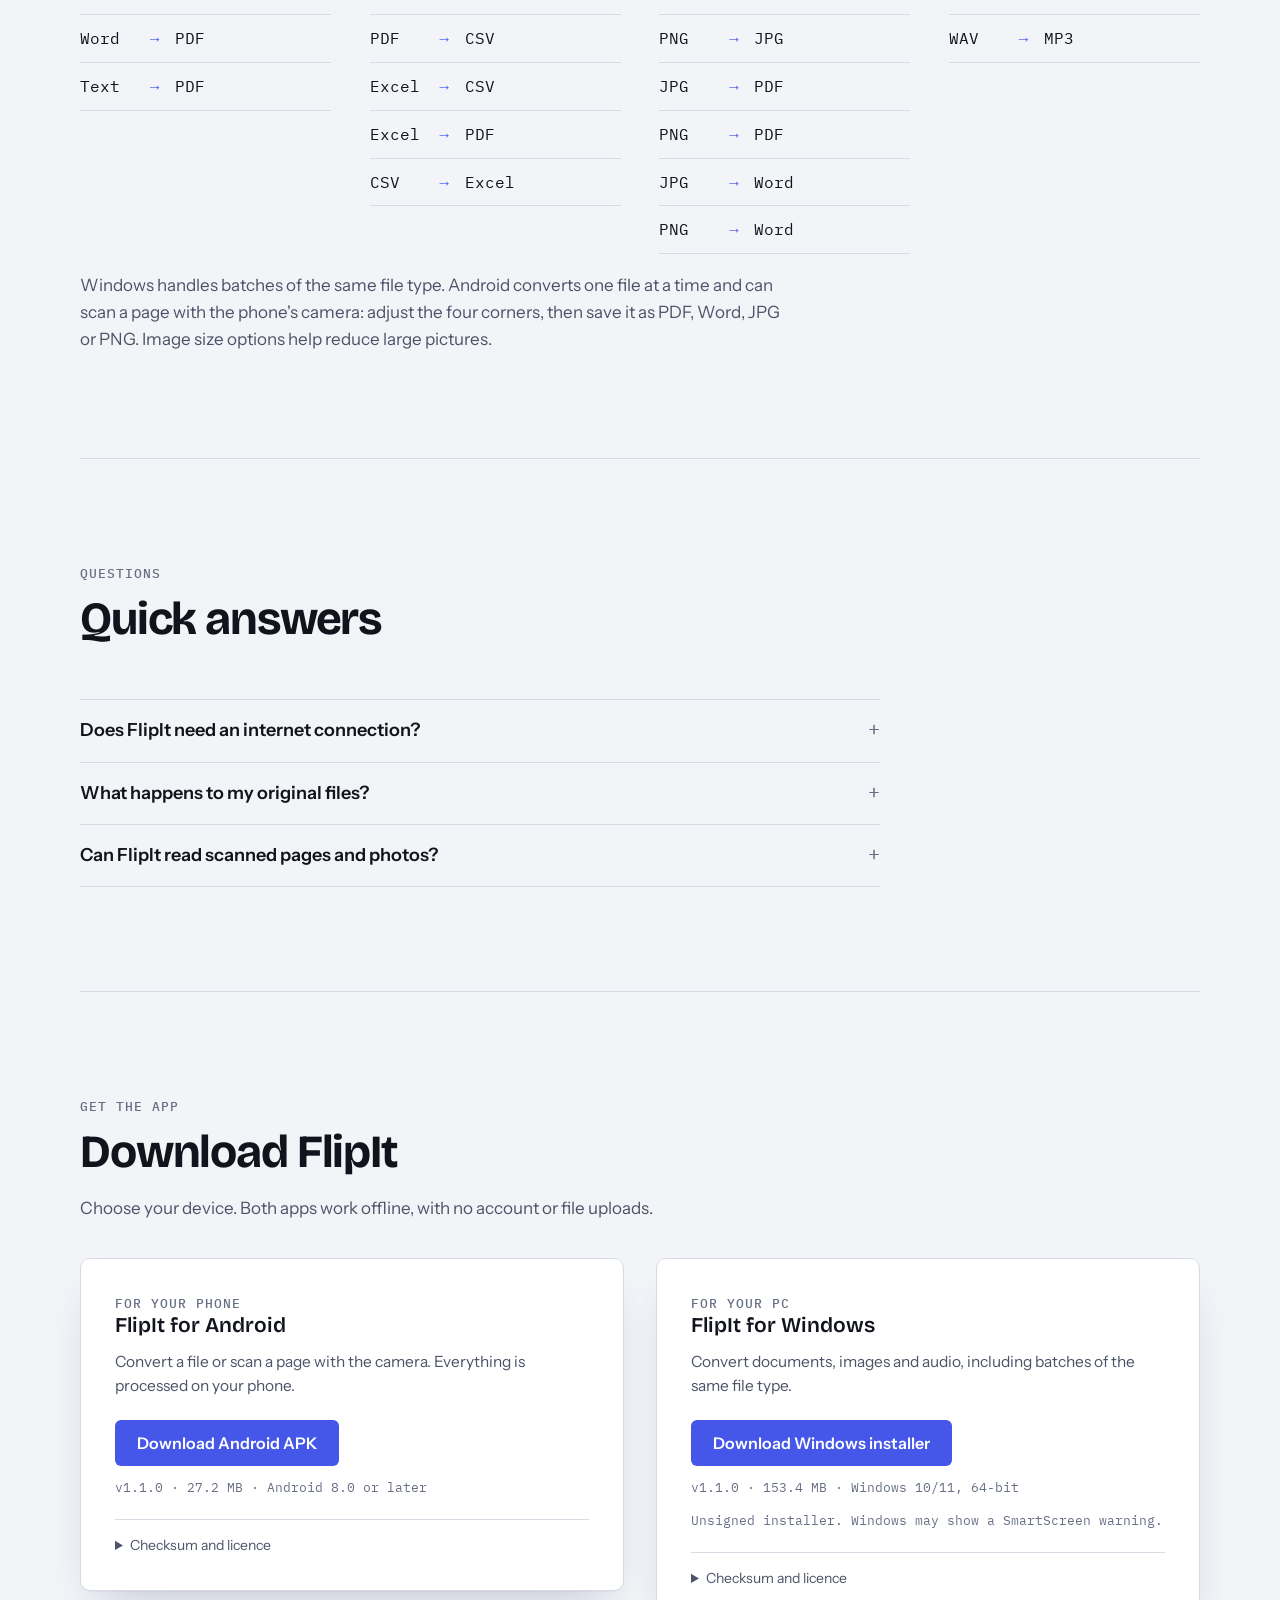
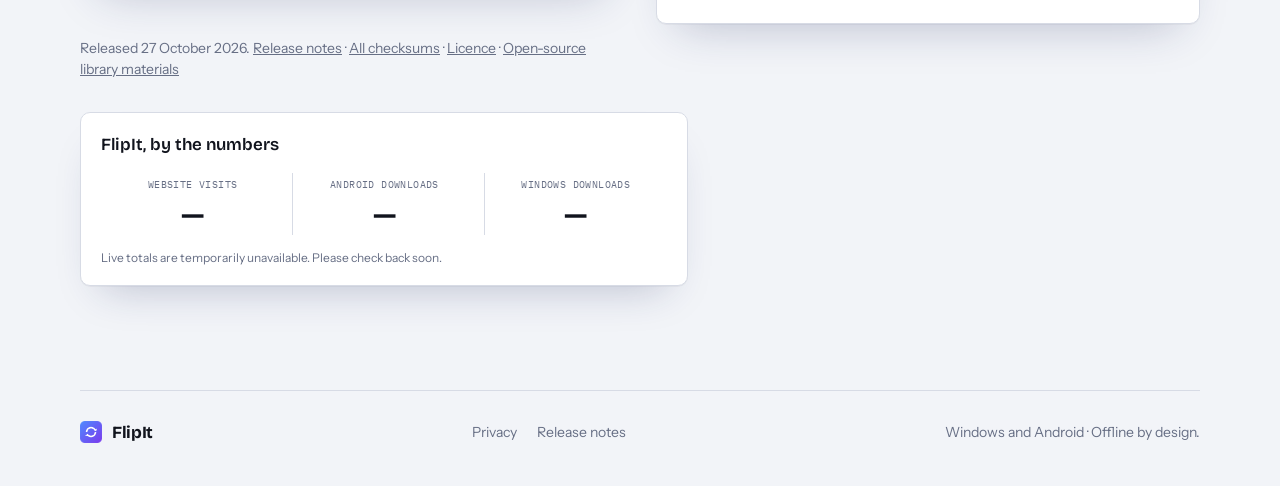
==== commit 46d6697a: "Use realistic fictional details in the photo illustration" ====
--- a/index.html
+++ b/index.html
@@ -59,21 +59,21 @@
         <p class="label photo-example-label">Hidden details in a photo</p>
         <div class="props" id="props">
           <div class="props-head">
-            <div class="file"><span class="file-type">JPG</span><span>Example photo.jpg</span></div>
-            <button class="reveal" id="reveal-toggle" type="button" aria-pressed="false" aria-controls="props-tags">Show example</button>
+            <div class="file"><span class="file-type">JPG</span><span>Weekend trip.jpg</span></div>
+            <button class="reveal" id="reveal-toggle" type="button" aria-pressed="false" aria-controls="props-tags">Show details</button>
           </div>
           <dl class="tags" id="props-tags">
-            <div class="tag"><dt>Camera used</dt><dd><span class="val" style="--i:0">Example phone camera</span></dd></div>
+            <div class="tag"><dt>Camera used</dt><dd><span class="val" style="--i:0">Pixel 9</span></dd></div>
             <div class="tag"><dt>Date taken</dt><dd><span class="val" style="--i:1">12 October 2026</span></dd></div>
-            <div class="tag"><dt>Photo location</dt><dd><span class="val" style="--i:2">Example city</span></dd></div>
-            <div class="tag"><dt>Photographer's name</dt><dd><span class="val" style="--i:3">Example name</span></dd></div>
+            <div class="tag"><dt>Photo location</dt><dd><span class="val" style="--i:2">Lisbon, Portugal</span></dd></div>
+            <div class="tag"><dt>Photographer's name</dt><dd><span class="val" style="--i:3">Maya Rivers</span></dd></div>
           </dl>
           <div class="props-foot">
-            <span>Saved as <strong>Example photo.png</strong></span>
+            <span>Saved as <strong>Weekend trip.png</strong></span>
             <span class="clean"><svg width="14" height="14" viewBox="0 0 16 16" aria-hidden="true"><path d="M3 8.5l3.2 3L13 4.5" fill="none" stroke="currentColor" stroke-width="2" stroke-linecap="round" stroke-linejoin="round"/></svg>Hidden details removed</span>
           </div>
         </div>
-        <figcaption class="caption">Photos can store the camera used, the date and the location. FlipIt removes these hidden details from converted photos by default. This card shows made-up examples.</figcaption>
+        <figcaption class="caption">Photos can store the camera used, the date and the location. FlipIt removes these hidden details from converted photos by default. These are fictional details.</figcaption>
       </figure>
     </section>
 
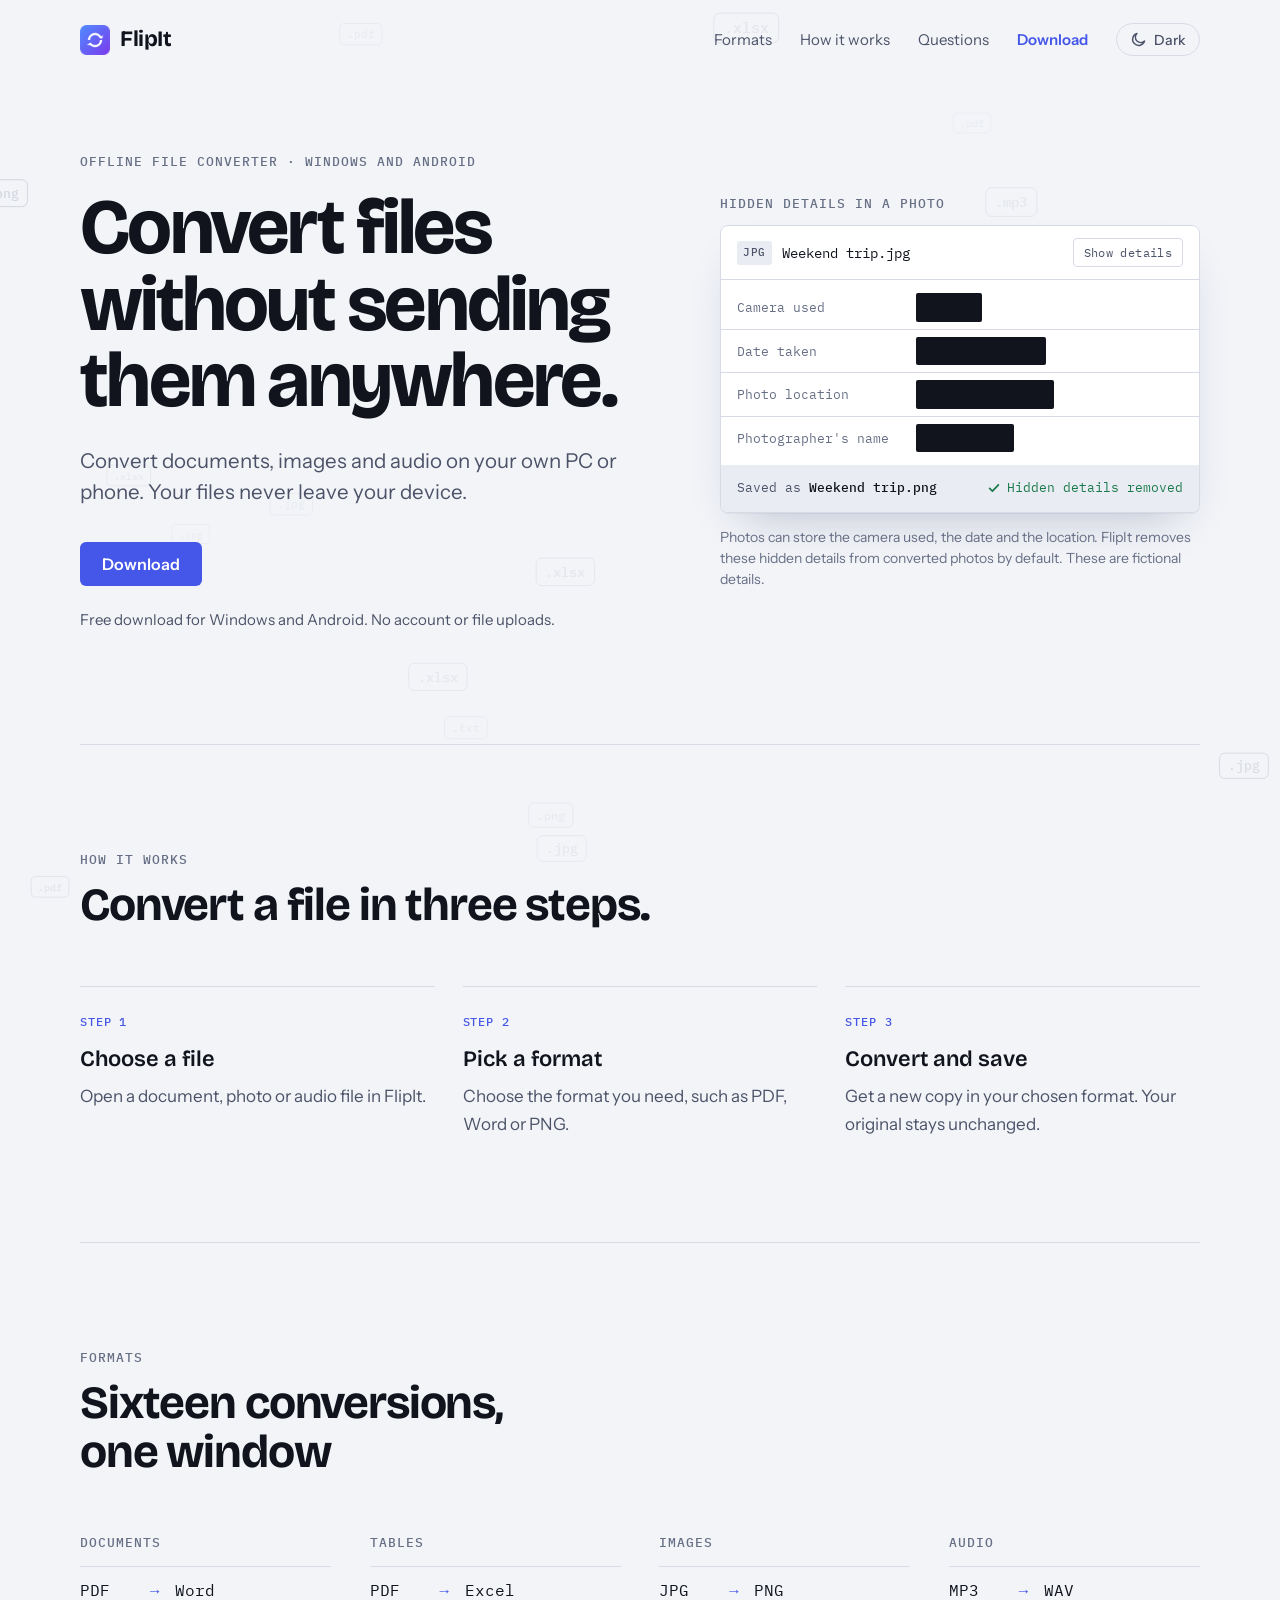
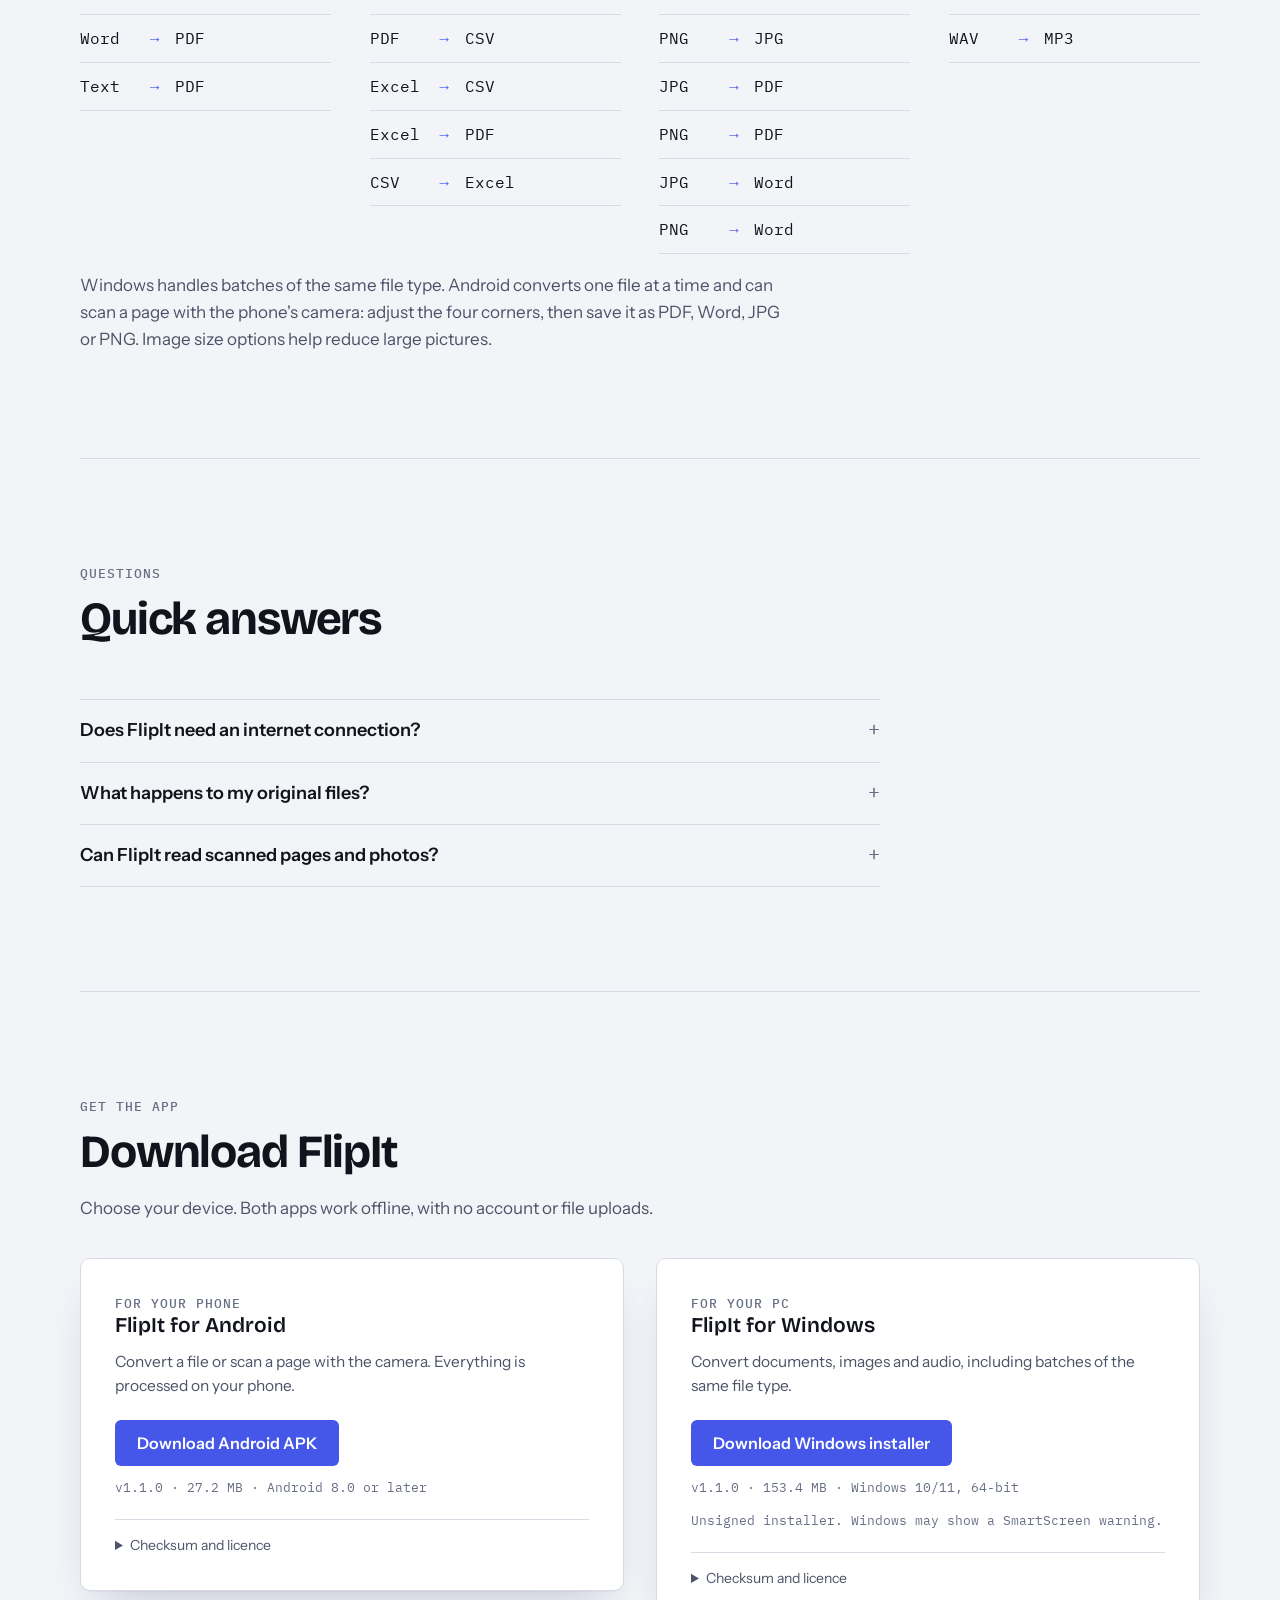
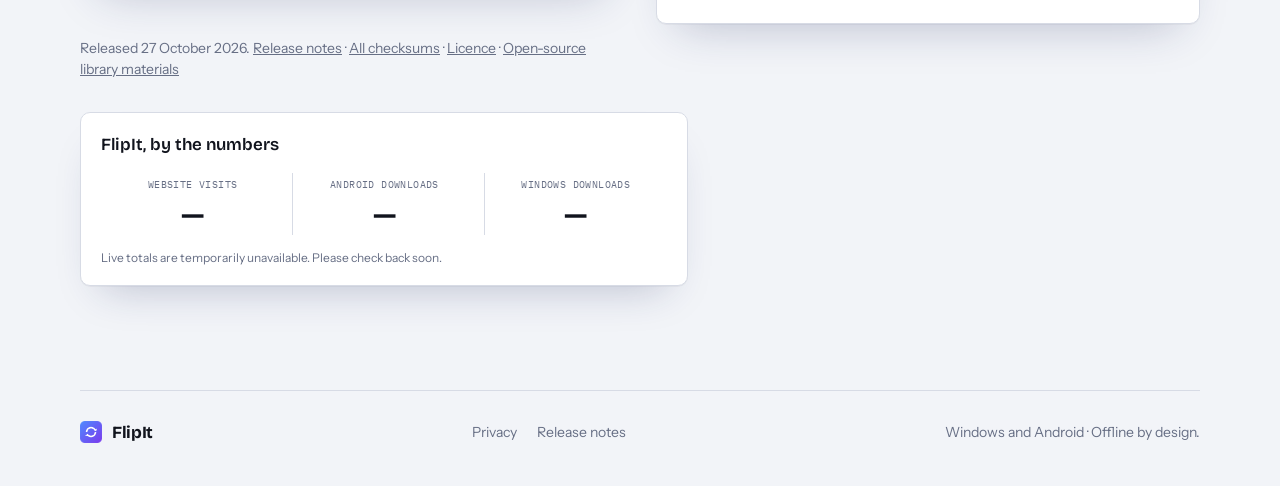
==== commit 5c6ae5b6: "Refresh cached website assets after wording updates" ====
--- a/index.html
+++ b/index.html
@@ -10,7 +10,7 @@
 <meta name="description" content="FlipIt converts documents, images and audio on your own Windows PC or Android phone, offline. Your files are never uploaded.">
 <link rel="icon" href="favicon.ico">
 <link rel="stylesheet" href="fonts.css">
-<link rel="stylesheet" href="styles.css">
+<link rel="stylesheet" href="styles.css?v=20261027-2">
 <!--og-->
 <link rel="canonical" href="https://rogueminddev-eng.github.io/flipit-website/">
 <meta property="og:type" content="website">
@@ -24,7 +24,7 @@
 <meta property="og:image:alt" content="FlipIt: convert files without sending them anywhere">
 <meta name="twitter:card" content="summary_large_image">
 <!--/og-->
-<script src="site.js" defer></script>
+<script src="site.js?v=20261027-2" defer></script>
 </head>
 <body>
 <div class="wrap">
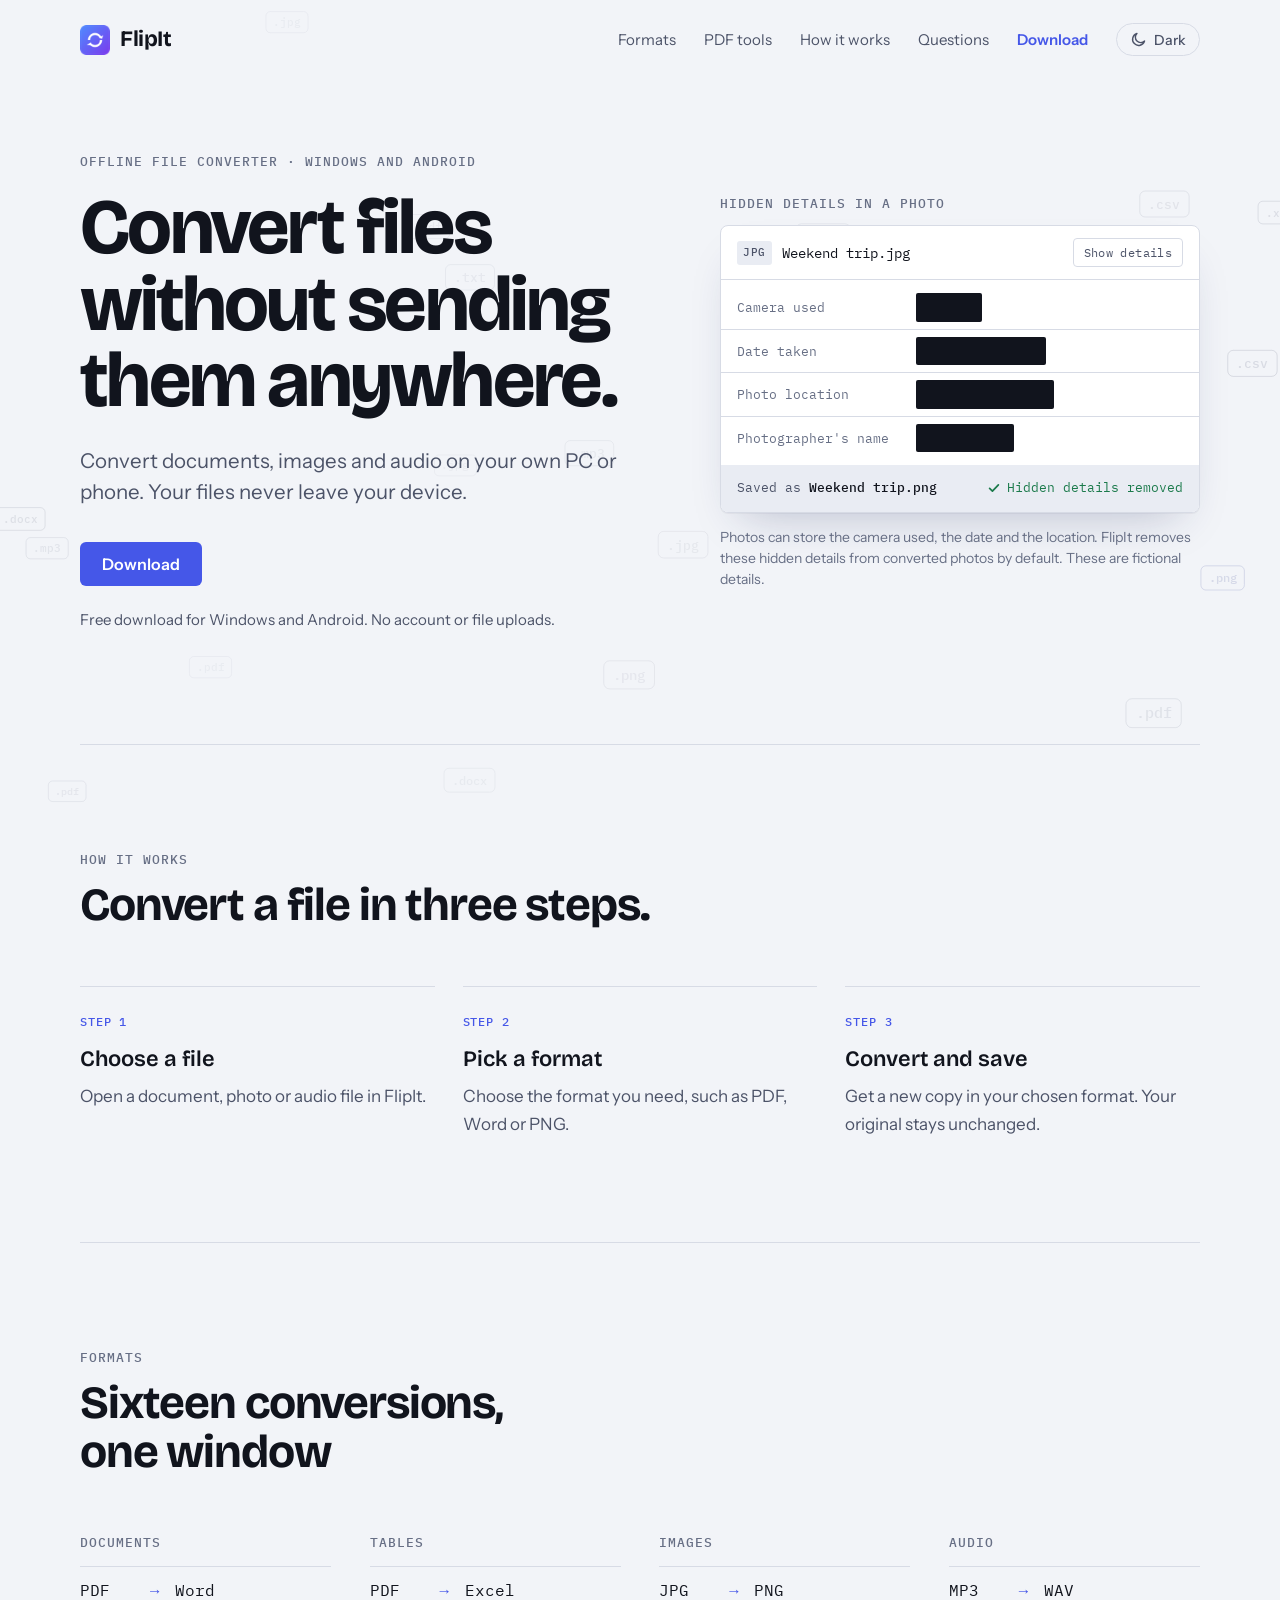
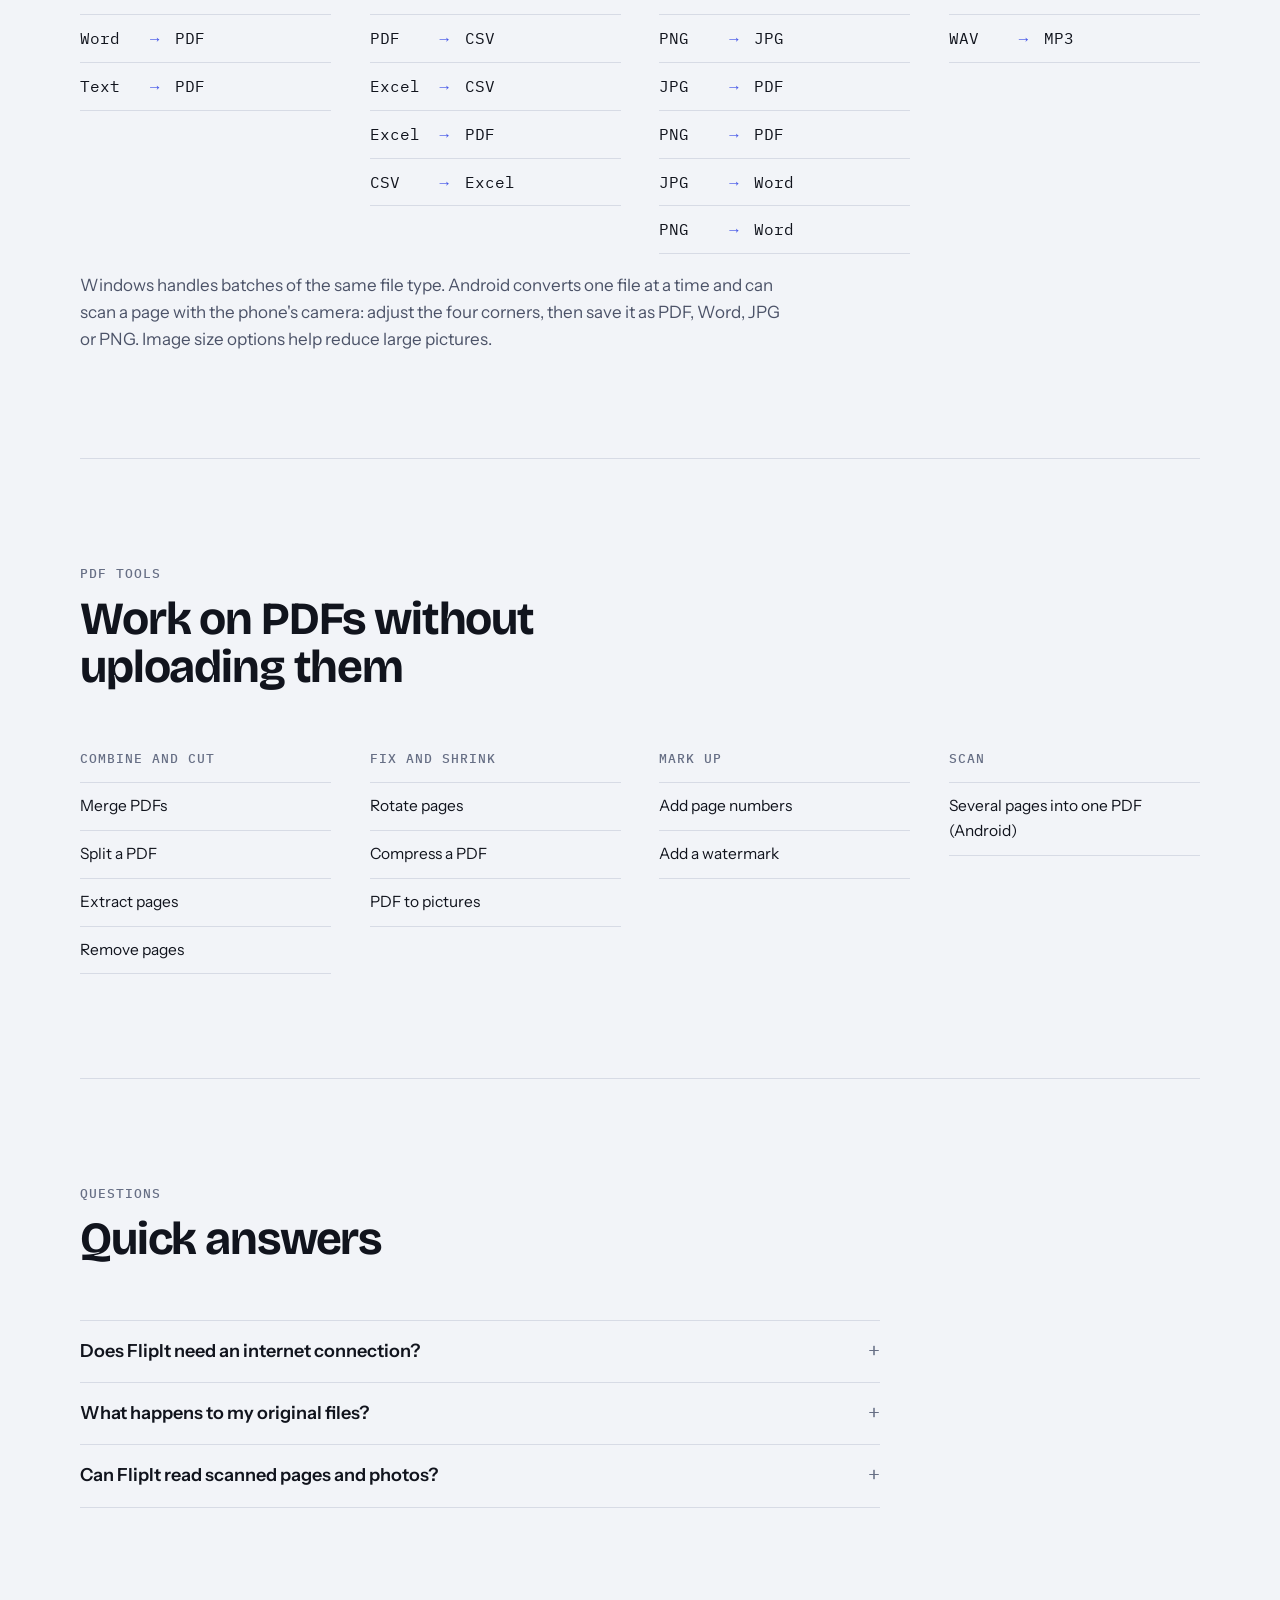
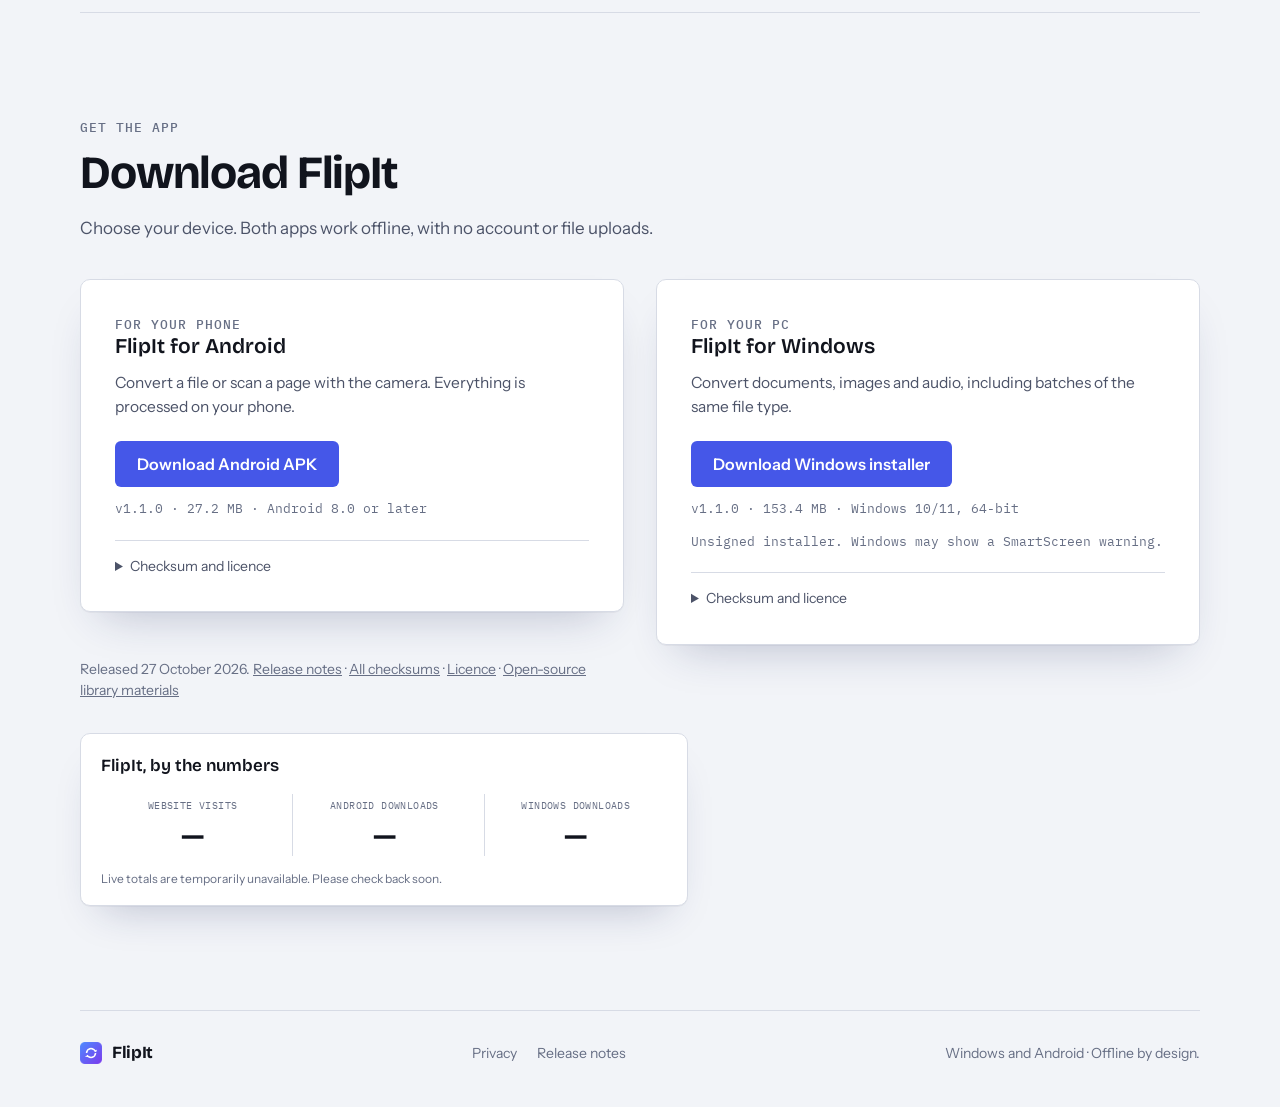
==== commit ec158367: "Add the PDF tools section Co-Authored-By: Claude Sonnet 5.5 <noreply@anthropic.com>" ====
--- a/index.html
+++ b/index.html
@@ -32,6 +32,7 @@
     <a class="brand" href="#top"><span class="mark" aria-hidden="true"></span>FlipIt</a>
     <nav class="nav" aria-label="Page sections">
       <a href="#formats">Formats</a>
+      <a href="#pdf-tools">PDF tools</a>
       <a href="#privacy">How it works</a>
       <a href="#faq">Questions</a>
       <a class="nav-cta" href="#availability">Download</a>
@@ -134,6 +135,46 @@
       </div>
       <p class="intro intro-wide">Windows handles batches of the same file type. Android converts one file at a time and can scan a page with the phone's camera: adjust the four corners, then save it as PDF, Word, JPG or PNG. Image size options help reduce large pictures.</p>
     </section>
+
+    <section class="section" id="pdf-tools" aria-labelledby="pdf-tools-title">
+      <div class="section-head">
+        <p class="label">PDF tools</p>
+        <h2 class="h2" id="pdf-tools-title">Work on PDFs without uploading them</h2>
+      </div>
+      <div class="formats">
+        <div class="group">
+          <p class="label">Combine and cut</p>
+          <ul class="pairs">
+            <li class="pair tool"><span>Merge PDFs</span></li>
+            <li class="pair tool"><span>Split a PDF</span></li>
+            <li class="pair tool"><span>Extract pages</span></li>
+            <li class="pair tool"><span>Remove pages</span></li>
+          </ul>
+        </div>
+        <div class="group">
+          <p class="label">Fix and shrink</p>
+          <ul class="pairs">
+            <li class="pair tool"><span>Rotate pages</span></li>
+            <li class="pair tool"><span>Compress a PDF</span></li>
+            <li class="pair tool"><span>PDF to pictures</span></li>
+          </ul>
+        </div>
+        <div class="group">
+          <p class="label">Mark up</p>
+          <ul class="pairs">
+            <li class="pair tool"><span>Add page numbers</span></li>
+            <li class="pair tool"><span>Add a watermark</span></li>
+          </ul>
+        </div>
+        <div class="group">
+          <p class="label">Scan</p>
+          <ul class="pairs">
+            <li class="pair tool"><span>Several pages into one PDF (Android)</span></li>
+          </ul>
+        </div>
+      </div>
+    </section>
+
 <section class="section" id="faq" aria-labelledby="faq-title">
       <div class="section-head">
         <p class="label">Questions</p>
--- a/styles.css
+++ b/styles.css
@@ -166,6 +166,7 @@
 .pairs{list-style:none;margin:0;padding:0;border-top:1px solid var(--rule)}
 .pair{display:grid;grid-template-columns:7ch 2.5ch auto;align-items:baseline;padding-block:11px;border-bottom:1px solid var(--rule);font-family:var(--mono);font-size:15.5px;color:var(--ink)}
 .pair .to{color:var(--accent)}
+.pair.tool{display:block;font-family:inherit;font-size:15.5px}
 .group-note{font-size:14.5px;line-height:1.5;color:var(--ink-3)}
 
 /* steps */
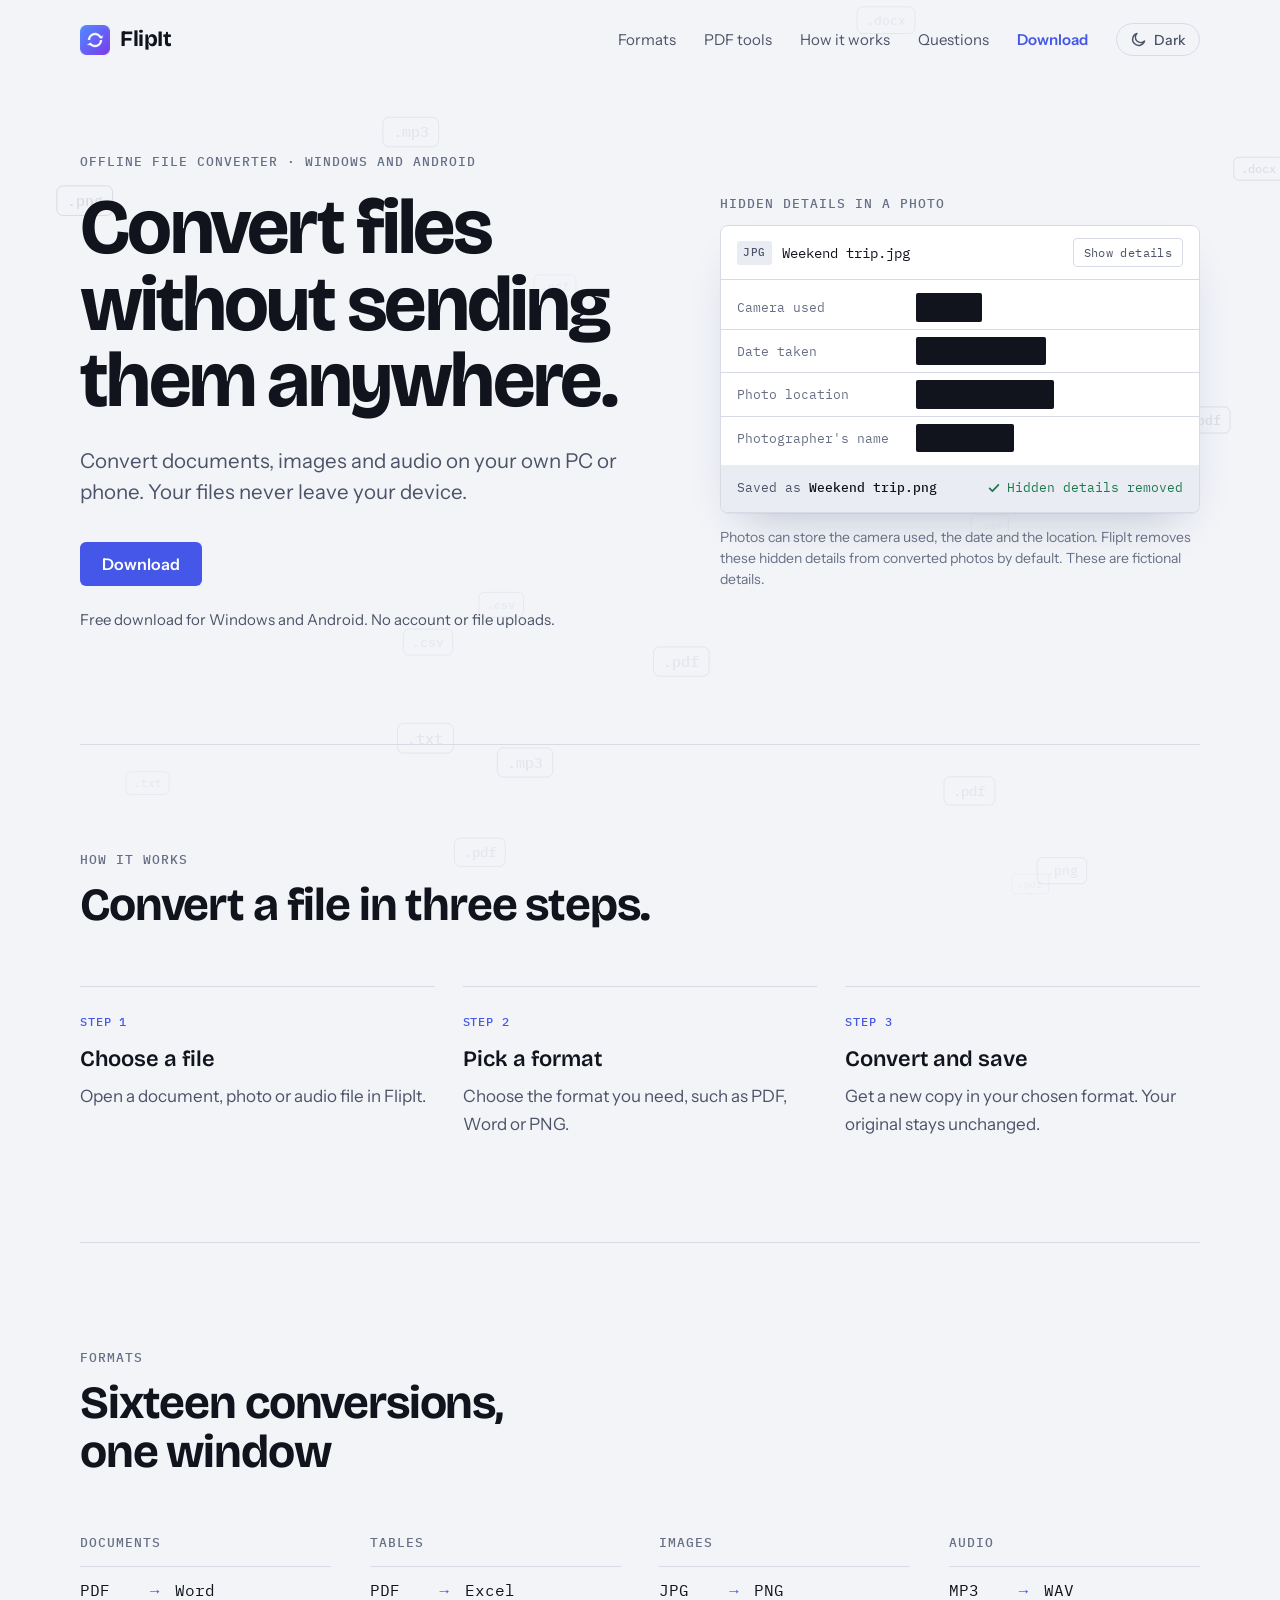
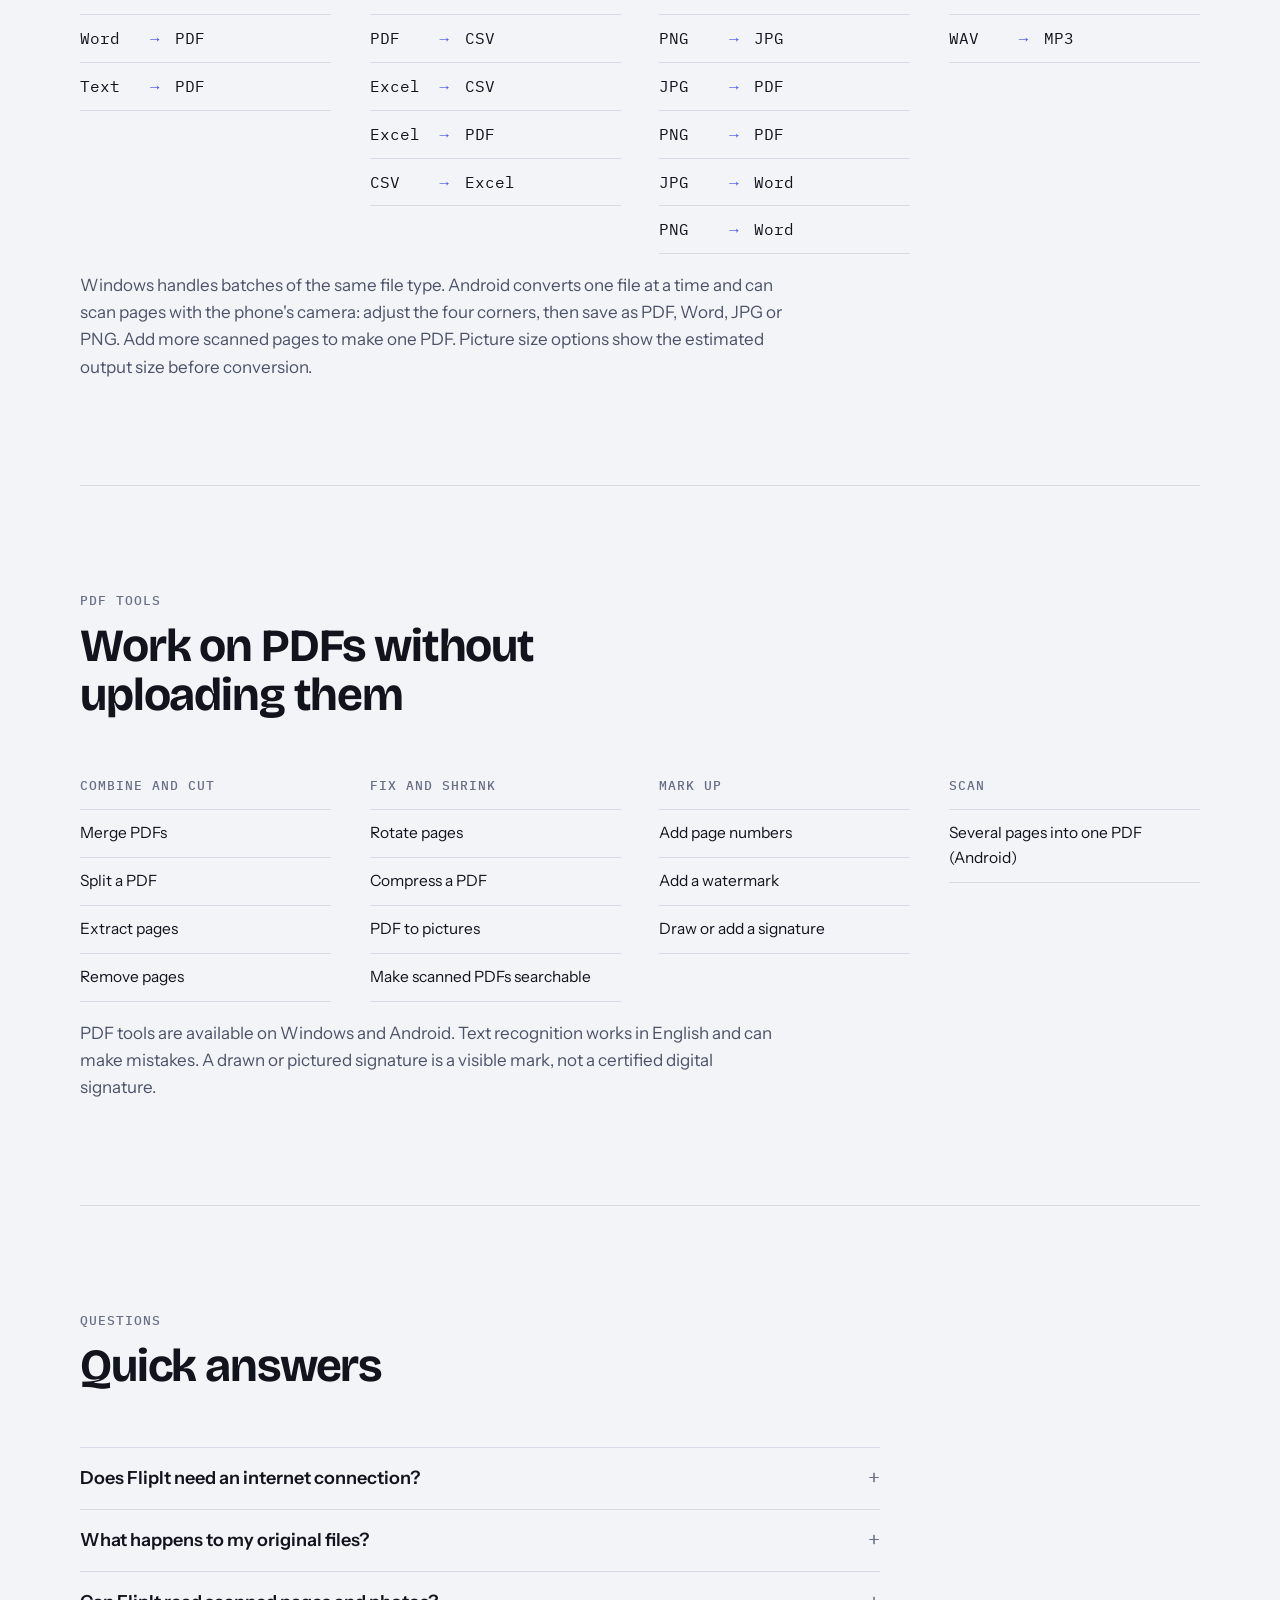
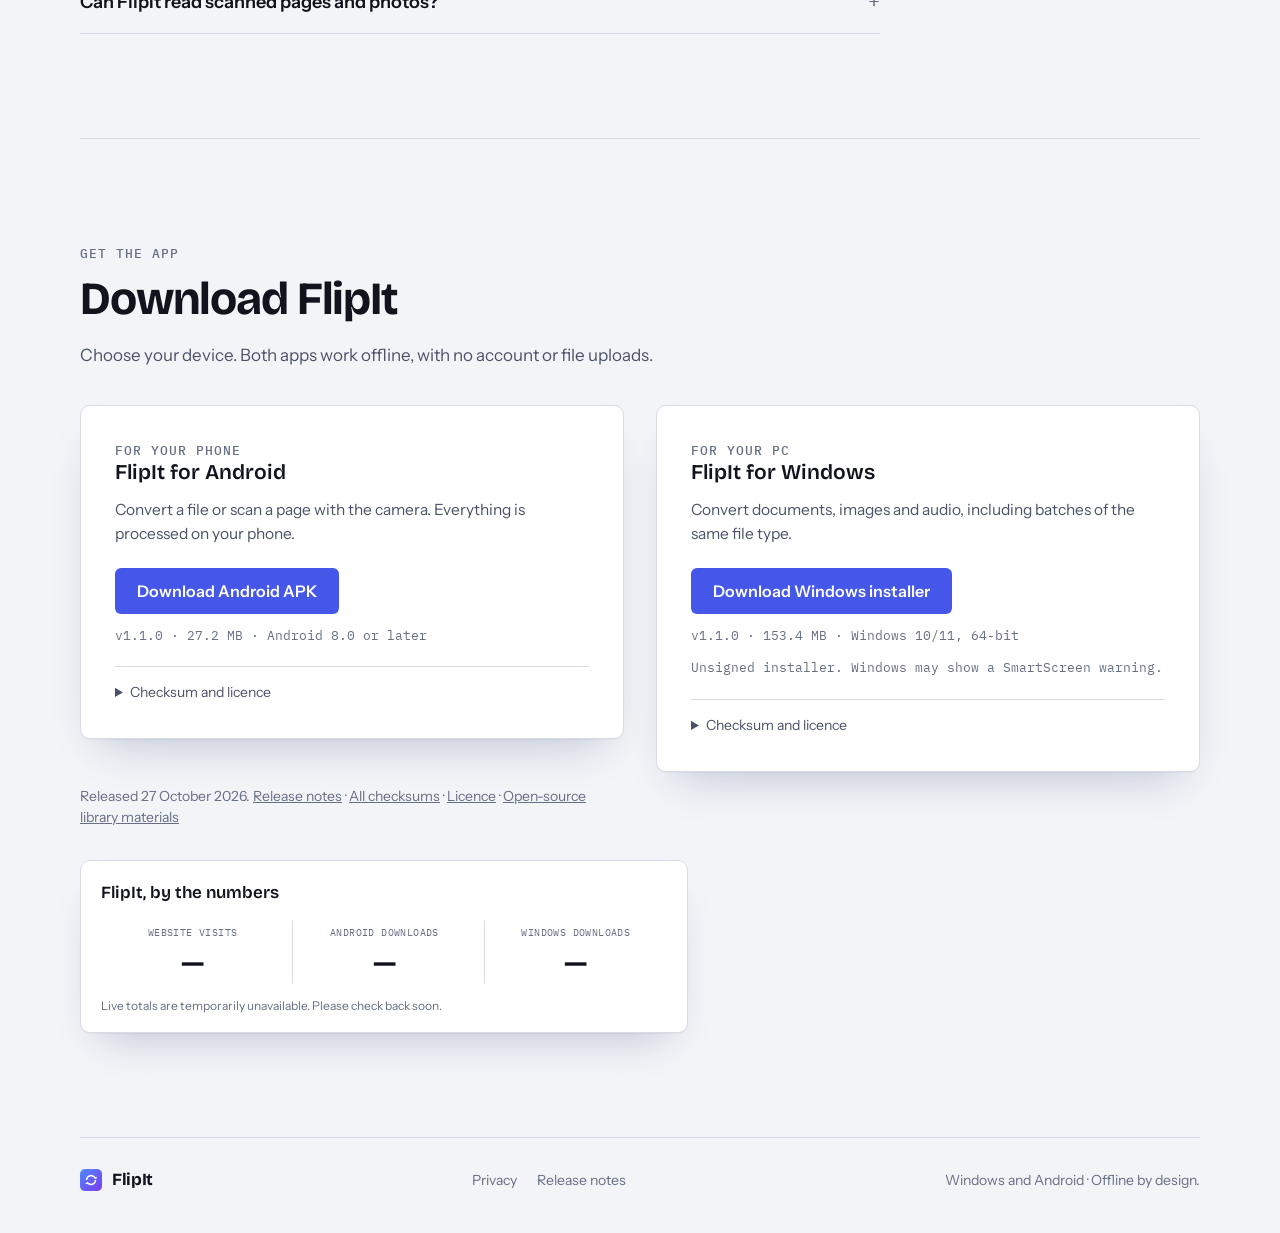
==== commit 864ee2c6: "Searchable and Sign in PDF tools; 1.2.0 notes Co-Authored-By: Claude Opus 5.5 <noreply@anthropic.com" ====
--- a/index.html
+++ b/index.html
@@ -133,7 +133,7 @@
           </ul>
         </div>
       </div>
-      <p class="intro intro-wide">Windows handles batches of the same file type. Android converts one file at a time and can scan a page with the phone's camera: adjust the four corners, then save it as PDF, Word, JPG or PNG. Image size options help reduce large pictures.</p>
+      <p class="intro intro-wide">Windows handles batches of the same file type. Android converts one file at a time and can scan pages with the phone's camera: adjust the four corners, then save as PDF, Word, JPG or PNG. Add more scanned pages to make one PDF. Picture size options show the estimated output size before conversion.</p>
     </section>
 
     <section class="section" id="pdf-tools" aria-labelledby="pdf-tools-title">
@@ -157,6 +157,7 @@
             <li class="pair tool"><span>Rotate pages</span></li>
             <li class="pair tool"><span>Compress a PDF</span></li>
             <li class="pair tool"><span>PDF to pictures</span></li>
+            <li class="pair tool"><span>Make scanned PDFs searchable</span></li>
           </ul>
         </div>
         <div class="group">
@@ -164,6 +165,7 @@
           <ul class="pairs">
             <li class="pair tool"><span>Add page numbers</span></li>
             <li class="pair tool"><span>Add a watermark</span></li>
+            <li class="pair tool"><span>Draw or add a signature</span></li>
           </ul>
         </div>
         <div class="group">
@@ -173,6 +175,7 @@
           </ul>
         </div>
       </div>
+      <p class="intro intro-wide">PDF tools are available on Windows and Android. Text recognition works in English and can make mistakes. A drawn or pictured signature is a visible mark, not a certified digital signature.</p>
     </section>
 
 <section class="section" id="faq" aria-labelledby="faq-title">
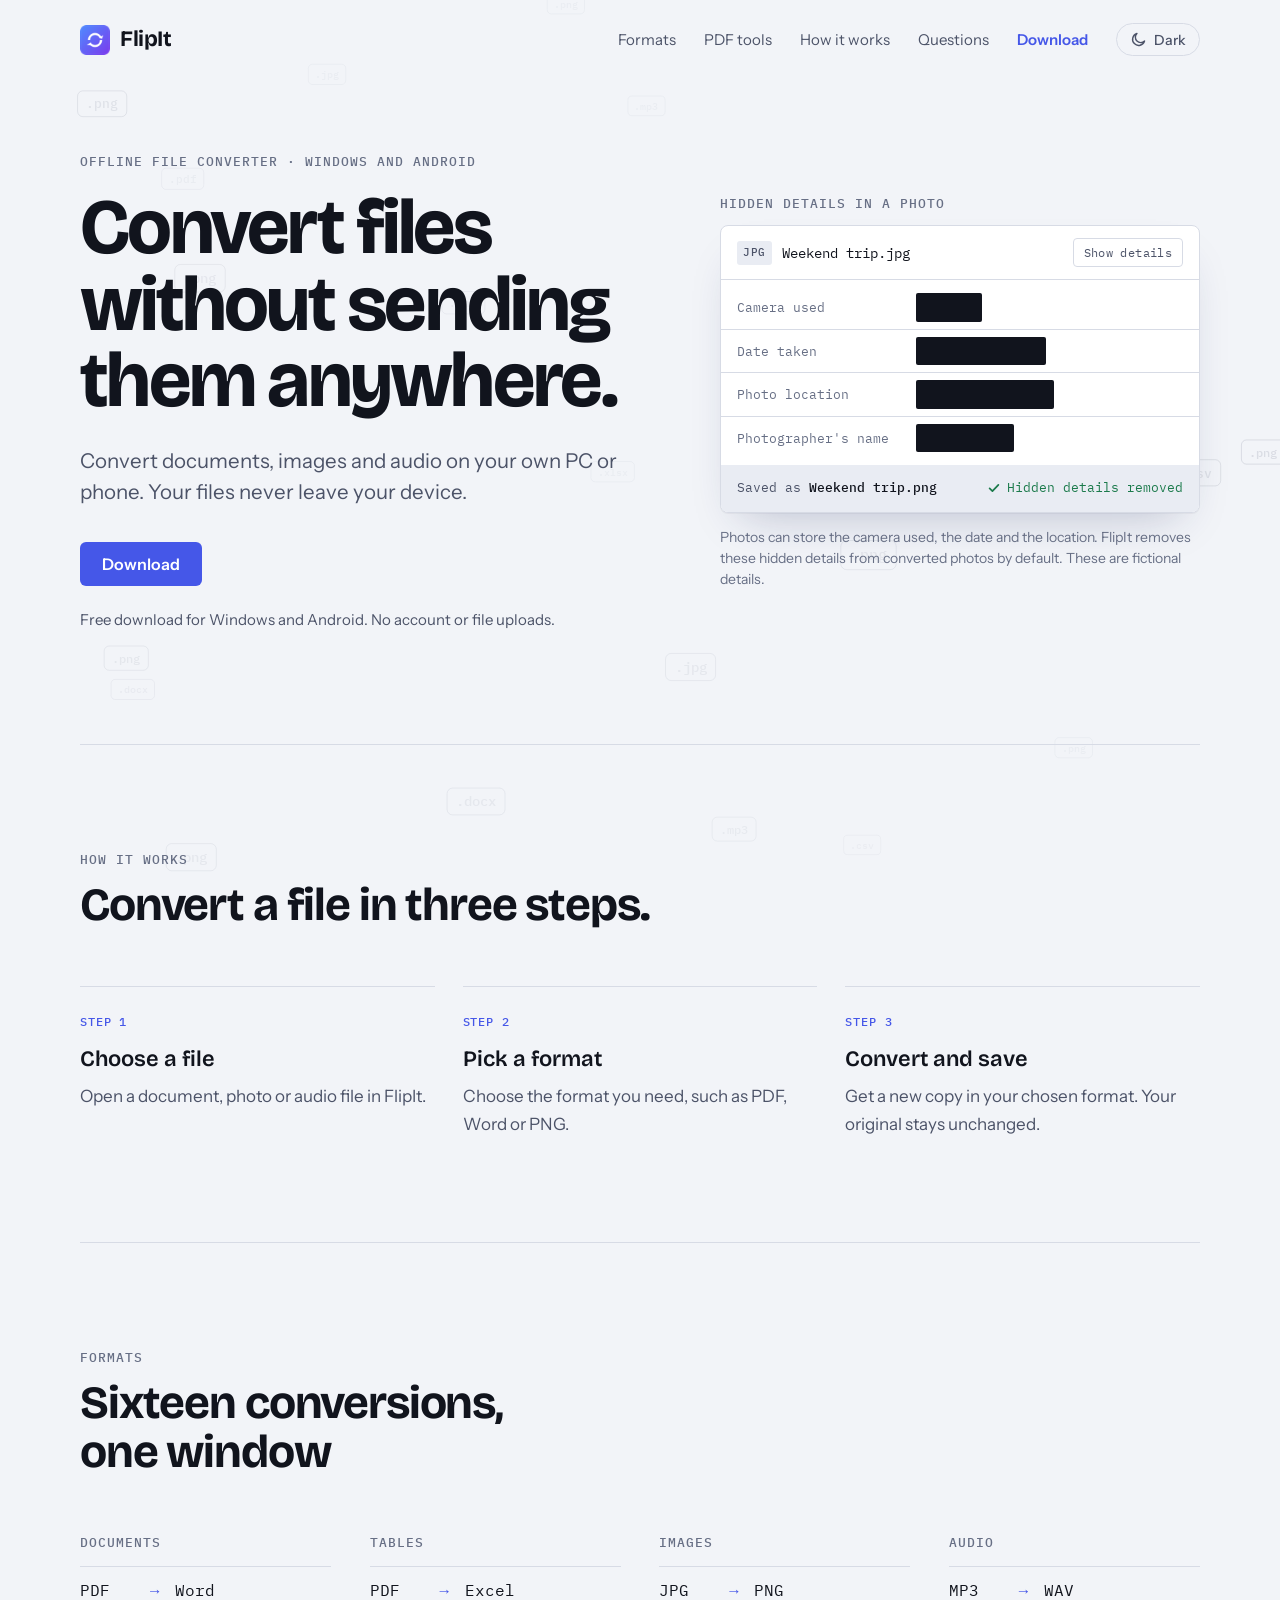
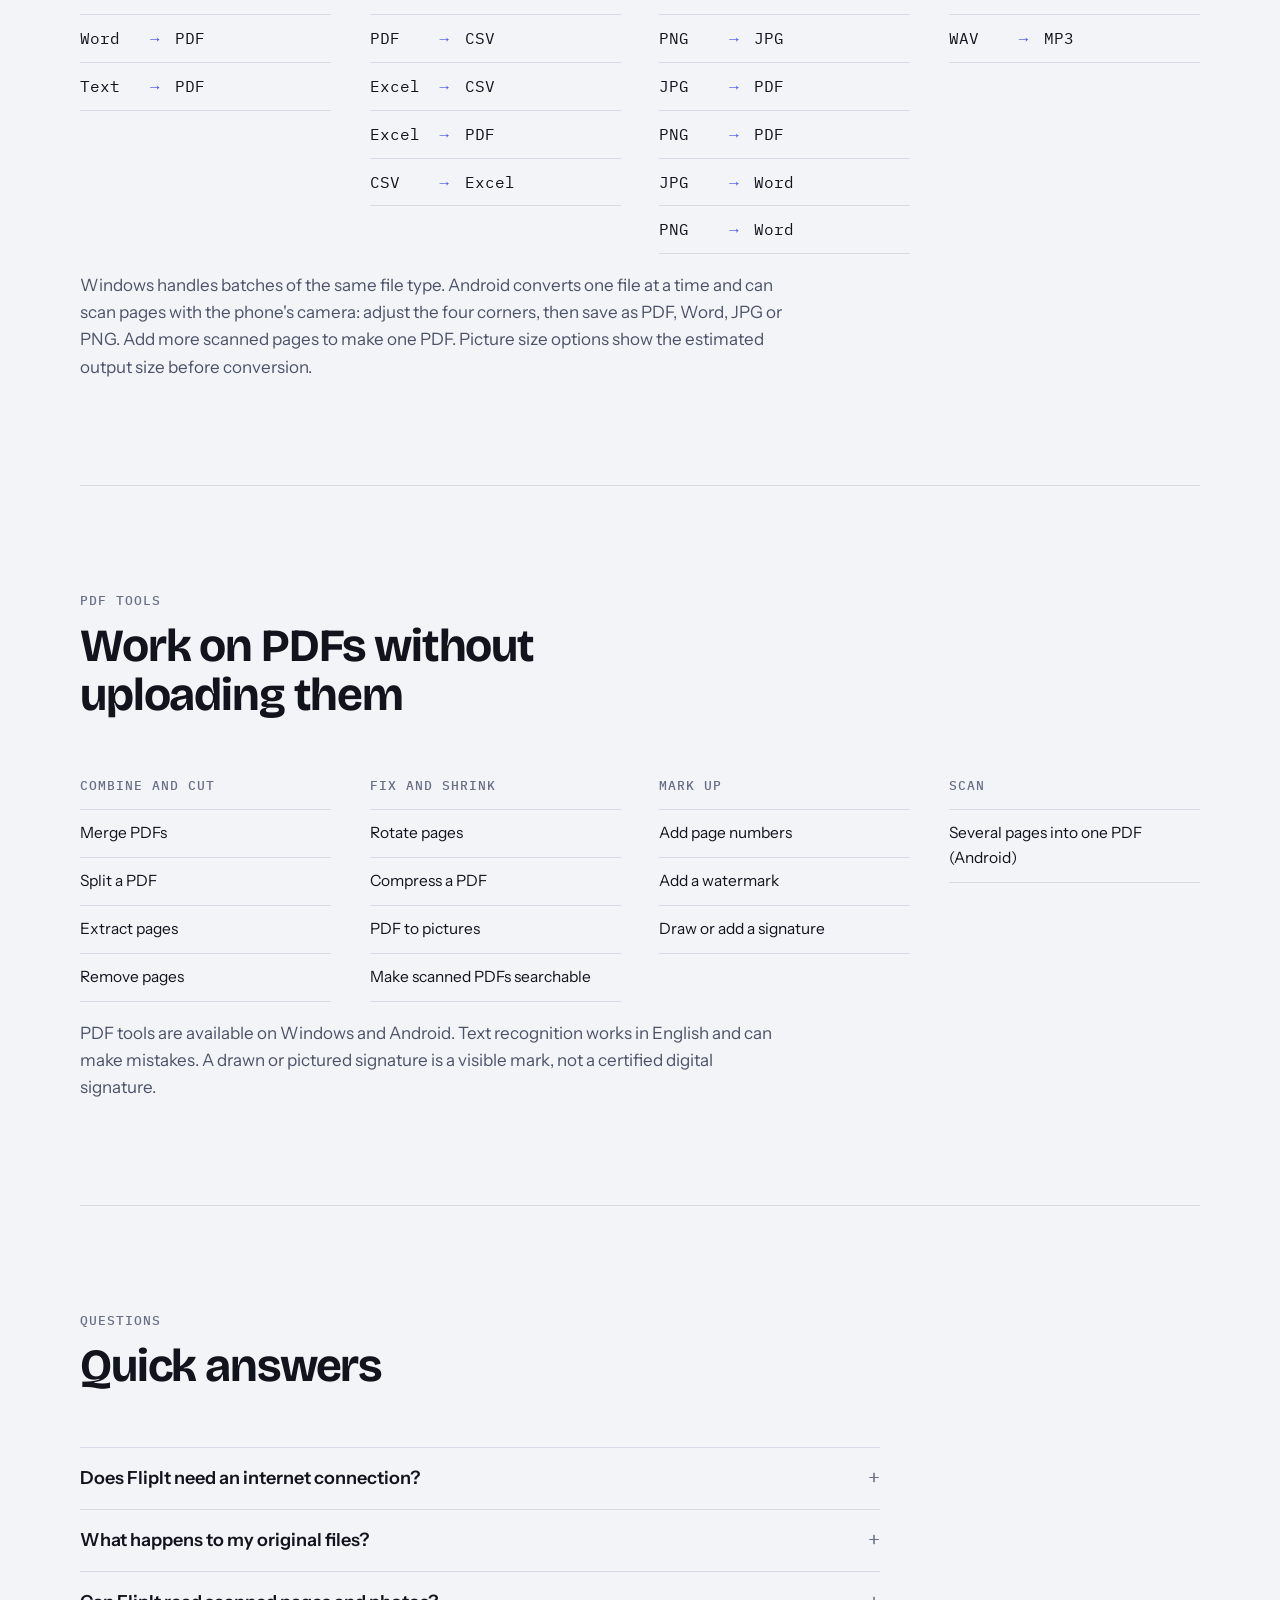
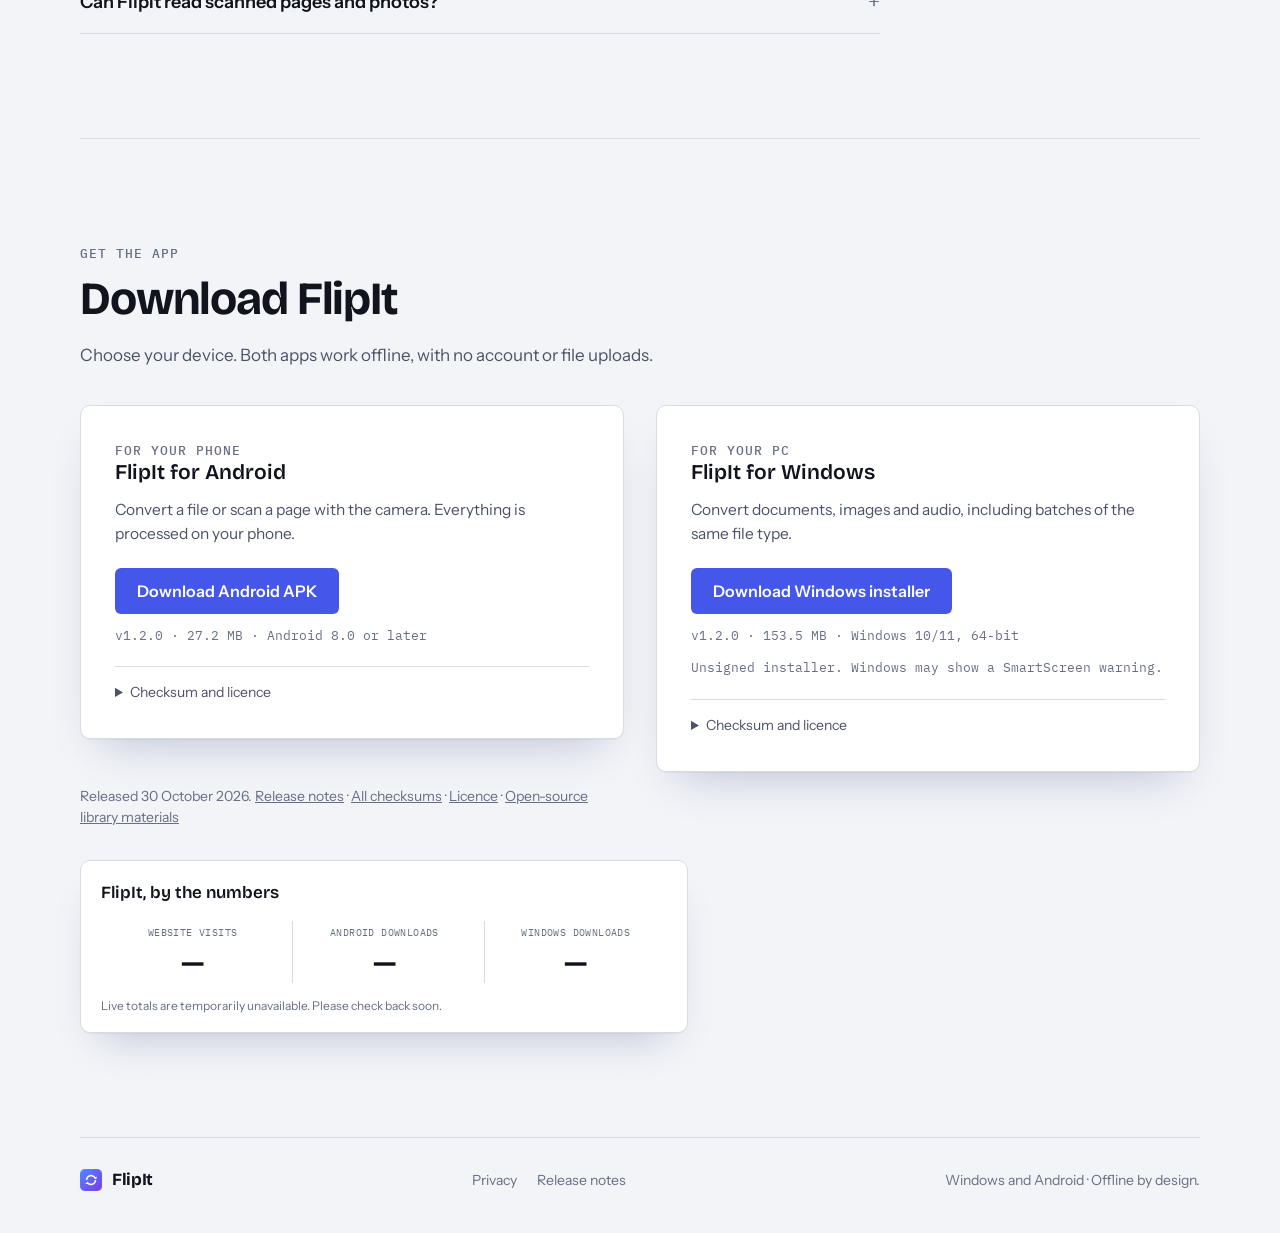
==== commit 9de07a06: "Publish verified FlipIt 1.2.0 downloads and release notes" ====
--- a/index.html
+++ b/index.html
@@ -10,7 +10,7 @@
 <meta name="description" content="FlipIt converts documents, images and audio on your own Windows PC or Android phone, offline. Your files are never uploaded.">
 <link rel="icon" href="favicon.ico">
 <link rel="stylesheet" href="fonts.css">
-<link rel="stylesheet" href="styles.css?v=20261027-2">
+<link rel="stylesheet" href="styles.css?v=20261030-1">
 <!--og-->
 <link rel="canonical" href="https://rogueminddev-eng.github.io/flipit-website/">
 <meta property="og:type" content="website">
@@ -24,7 +24,7 @@
 <meta property="og:image:alt" content="FlipIt: convert files without sending them anywhere">
 <meta name="twitter:card" content="summary_large_image">
 <!--/og-->
-<script src="site.js?v=20261027-2" defer></script>
+<script src="site.js?v=20261030-1" defer></script>
 </head>
 <body>
 <div class="wrap">
@@ -208,21 +208,21 @@
           <p class="label">For your phone</p>
           <h3 class="platform-name" id="android-download-title">FlipIt for Android</h3>
           <p class="platform-intro">Convert a file or scan a page with the camera. Everything is processed on your phone.</p>
-          <a class="btn" href="https://github.com/rogueminddev-eng/flipit-website/releases/download/v1.1.0/FlipIt.apk" download>Download Android APK</a>
-          <p class="btn-meta">v1.1.0 · 27.2 MB · Android 8.0 or later</p>
-          <details><summary>Checksum and licence</summary><p>SHA-256</p><code class="hash" id="apk-hash">0748e812a04eeec13b3b2bbf558eb50b500d4341450dd8b1fec637e11dbaca3d</code><button class="copy" id="copy-apk-hash" type="button">Copy checksum</button><p><a href="THIRD_PARTY_NOTICES_ANDROID.txt">Android library notices</a></p></details>
+          <a class="btn" href="https://github.com/rogueminddev-eng/flipit-website/releases/download/v1.2.0/FlipIt.apk" download>Download Android APK</a>
+          <p class="btn-meta">v1.2.0 · 27.2 MB · Android 8.0 or later</p>
+          <details><summary>Checksum and licence</summary><p>SHA-256</p><code class="hash" id="apk-hash">3efb03ad88e3955b4909f2cdaa8b291944b7089661737d4ff180625f7947f7b6</code><button class="copy" id="copy-apk-hash" type="button">Copy checksum</button><p><a href="THIRD_PARTY_NOTICES_ANDROID.txt">Android library notices</a></p></details>
         </article>
         <article class="platform" aria-labelledby="windows-download-title">
           <p class="label">For your PC</p>
           <h3 class="platform-name" id="windows-download-title">FlipIt for Windows</h3>
           <p class="platform-intro">Convert documents, images and audio, including batches of the same file type.</p>
-          <a class="btn" href="https://github.com/rogueminddev-eng/flipit-website/releases/download/v1.1.0/FlipItSetup.exe" download>Download Windows installer</a>
-          <p class="btn-meta">v1.1.0 · 153.4 MB · Windows 10/11, 64-bit</p>
+          <a class="btn" href="https://github.com/rogueminddev-eng/flipit-website/releases/download/v1.2.0/FlipItSetup.exe" download>Download Windows installer</a>
+          <p class="btn-meta">v1.2.0 · 153.5 MB · Windows 10/11, 64-bit</p>
           <p class="btn-meta">Unsigned installer. Windows may show a SmartScreen warning.</p>
-          <details><summary>Checksum and licence</summary><p>SHA-256</p><code class="hash" id="hash">5fc880e723b2a8e6d755acef9d8b0436ee089ae22c7b5ad0340b1a5b88bd6903</code><button class="copy" id="copy-hash" type="button">Copy checksum</button><p><a href="THIRD_PARTY_NOTICES_WINDOWS.txt">Windows library notices</a></p></details>
+          <details><summary>Checksum and licence</summary><p>SHA-256</p><code class="hash" id="hash">348b08c862e1c101a53e53d09babe1a48659175ceebb2fea09a800732d20d640</code><button class="copy" id="copy-hash" type="button">Copy checksum</button><p><a href="THIRD_PARTY_NOTICES_WINDOWS.txt">Windows library notices</a></p></details>
         </article>
       </div>
-      <p class="caption">Released 27 October 2026. <a href="changelog.html">Release notes</a> · <a href="SHA256SUMS.txt">All checksums</a> · <a href="LICENSE.txt">Licence</a> · <a href="https://github.com/rogueminddev-eng/flipit-website/releases/download/v1.1.0/third-party-materials-v1.1.0.zip">Open-source library materials</a></p>
+      <p class="caption">Released 30 October 2026. <a href="changelog.html">Release notes</a> · <a href="SHA256SUMS.txt">All checksums</a> · <a href="LICENSE.txt">Licence</a> · <a href="https://github.com/rogueminddev-eng/flipit-website/releases/download/v1.2.0/third-party-materials-v1.2.0.zip">Open-source library materials</a></p>
       <aside class="stats-card" id="site-stats" data-stats-api="https://flipit-site-stats.rouguemind-dev.workers.dev" aria-label="FlipIt website statistics">
         <p class="stats-title">FlipIt, by the numbers</p>
         <div class="stats-values">
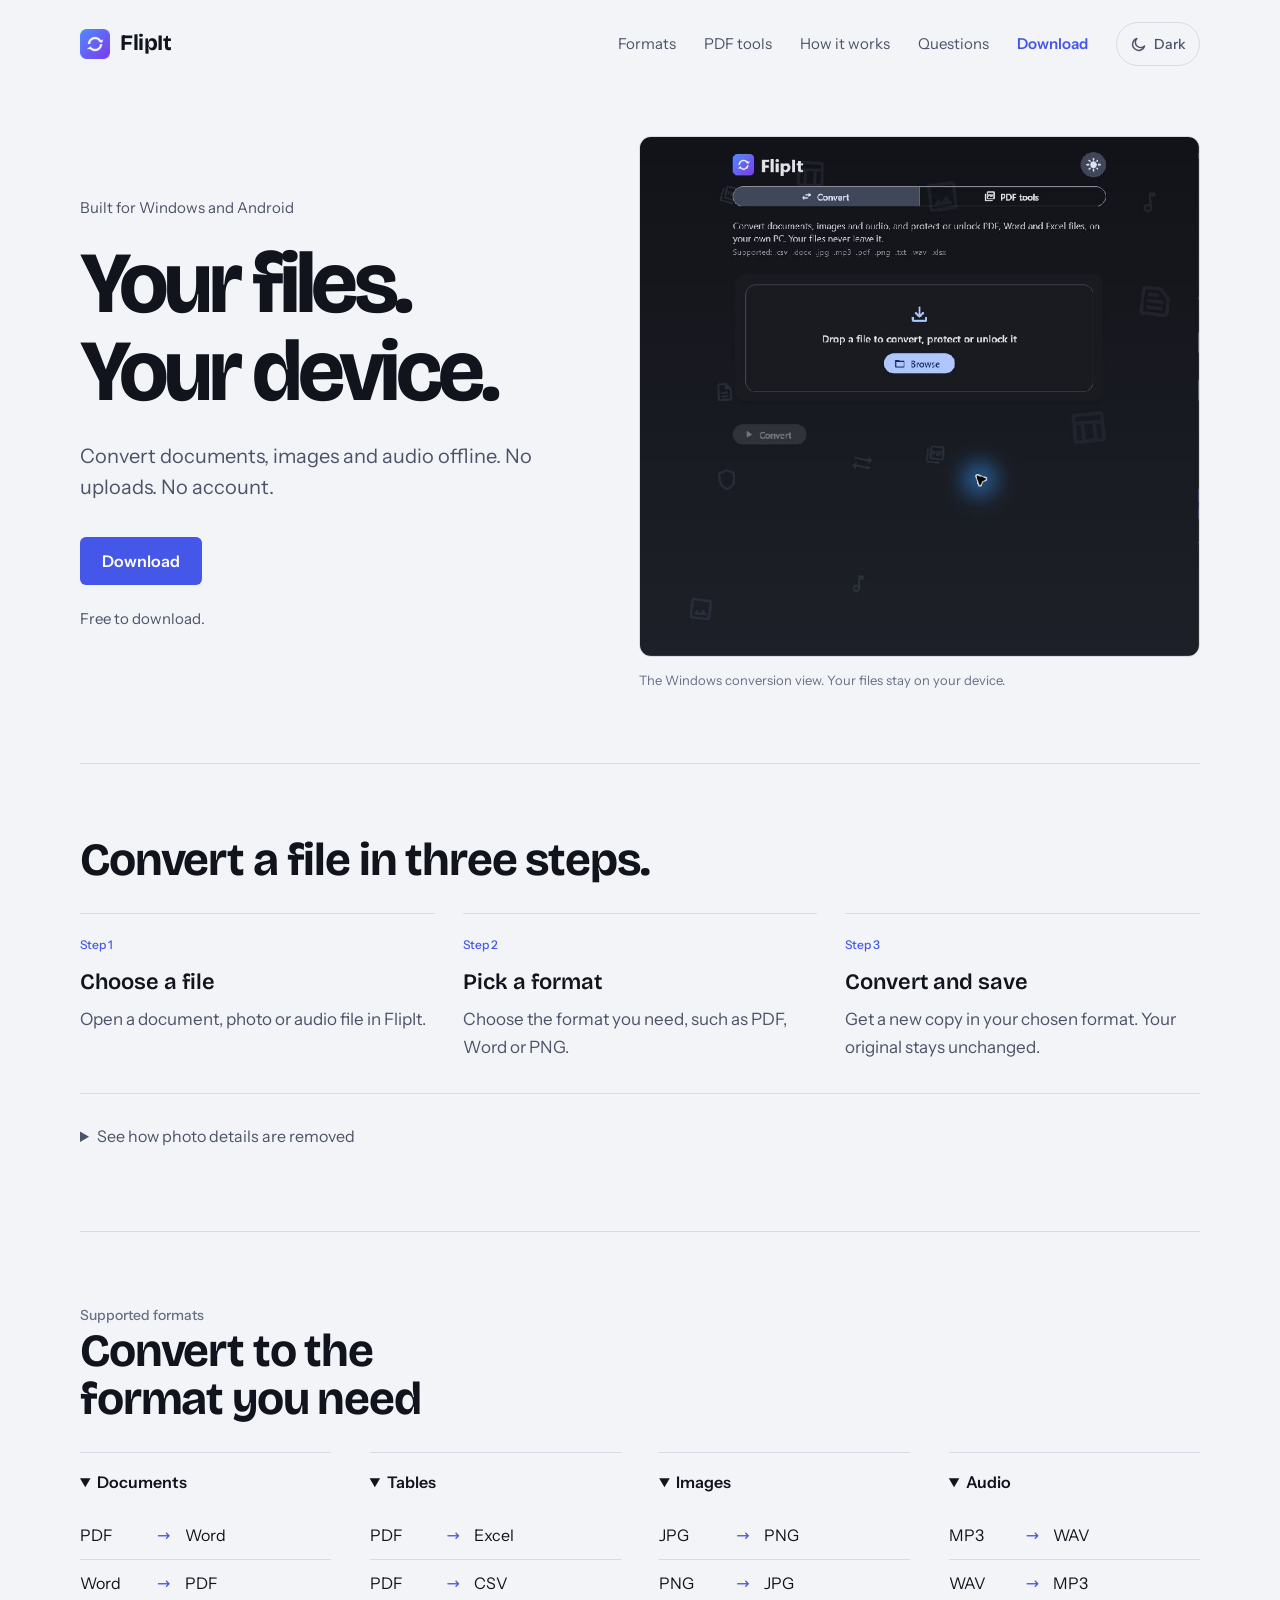
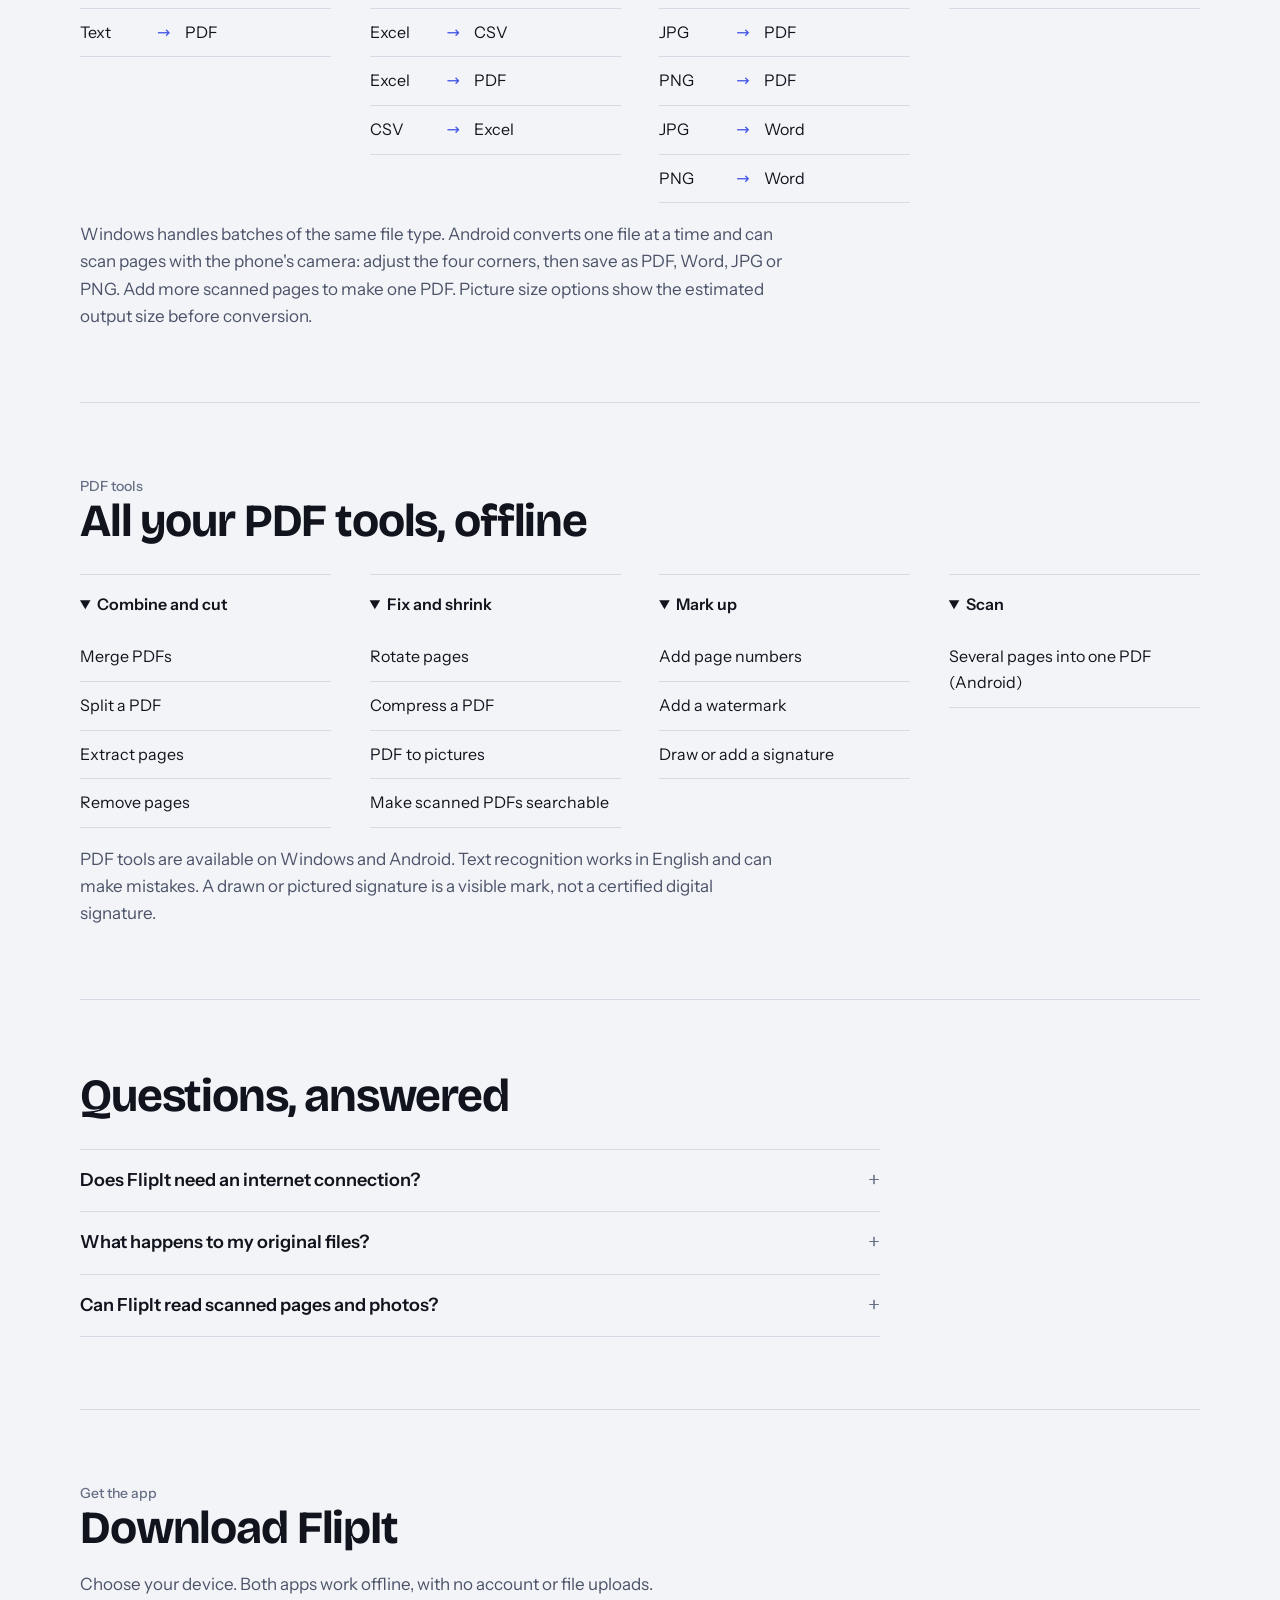
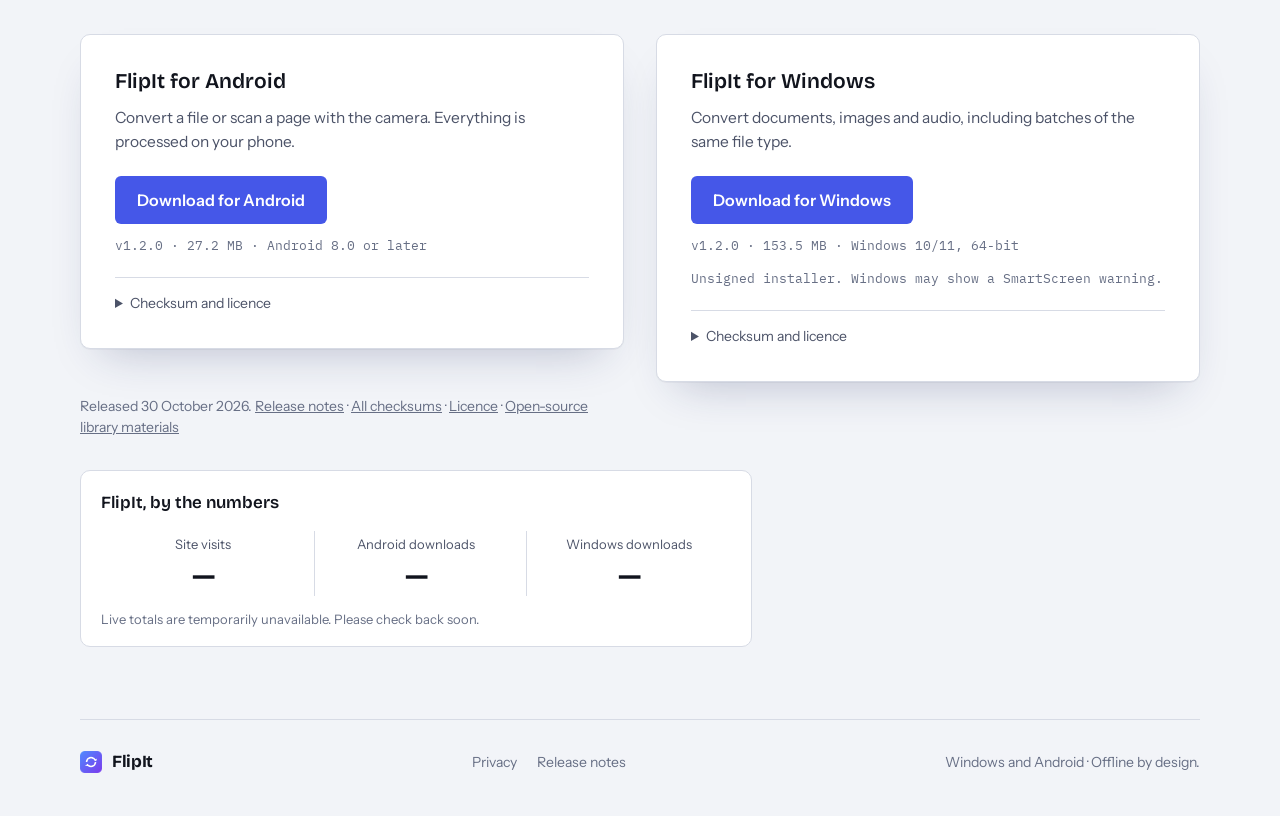
==== commit 963a8589: "Refresh website layout and current app screenshot" ====
--- a/index.html
+++ b/index.html
@@ -10,13 +10,13 @@
 <meta name="description" content="FlipIt converts documents, images and audio on your own Windows PC or Android phone, offline. Your files are never uploaded.">
 <link rel="icon" href="favicon.ico">
 <link rel="stylesheet" href="fonts.css">
-<link rel="stylesheet" href="styles.css?v=20261030-1">
+<link rel="stylesheet" href="styles.css?v=20261101-1">
 <!--og-->
 <link rel="canonical" href="https://rogueminddev-eng.github.io/flipit-website/">
 <meta property="og:type" content="website">
 <meta property="og:site_name" content="FlipIt">
 <meta property="og:title" content="FlipIt — convert files offline">
-<meta property="og:description" content="Convert files without sending them anywhere. Free, offline, no account.">
+<meta property="og:description" content="Your files.<br>Your device. Free, offline, no account.">
 <meta property="og:url" content="https://rogueminddev-eng.github.io/flipit-website/">
 <meta property="og:image" content="https://rogueminddev-eng.github.io/flipit-website/og.png">
 <meta property="og:image:width" content="1200">
@@ -24,7 +24,7 @@
 <meta property="og:image:alt" content="FlipIt: convert files without sending them anywhere">
 <meta name="twitter:card" content="summary_large_image">
 <!--/og-->
-<script src="site.js?v=20261030-1" defer></script>
+<script src="site.js?v=20261101-1" defer></script>
 </head>
 <body>
 <div class="wrap">
@@ -49,13 +49,33 @@
   <main>
     <section class="hero" aria-labelledby="hero-title">
       <div>
-        <p class="label">Offline file converter · Windows and Android</p>
-        <h1 id="hero-title">Convert files without sending them anywhere.</h1>
-        <p class="lead">Convert documents, images and audio on your own PC or phone. Your files never leave your device.</p>
+        <p class="hero-platforms">Built for Windows and Android</p>
+        <h1 id="hero-title">Your files.<br>Your device.</h1>
+        <p class="lead">Convert documents, images and audio offline. No uploads. No account.</p>
         <div class="cta"><a class="btn" href="#availability">Download</a></div>
-        <p class="hero-note">Free download for Windows and Android. No account or file uploads.</p>
-      </div>
-
+        <p class="hero-note">Free to download.</p>
+      </div>
+
+      <figure class="product-view">
+        <div class="product-shot">
+          <img class="capture-light" src="app-light.png" width="887" height="824" alt="FlipIt for Windows showing the Convert and PDF tools tabs and file selection" fetchpriority="high">
+          <img class="capture-dark" src="app-dark.png" width="887" height="824" alt="FlipIt for Windows showing the Convert and PDF tools tabs and file selection" fetchpriority="high">
+        </div>
+        <figcaption class="caption">The Windows conversion view. Your files stay on your device.</figcaption>
+      </figure>
+    </section>
+
+    <section class="section" id="privacy" aria-labelledby="privacy-title">
+      <div class="section-head">
+        <h2 class="h2" id="privacy-title">Convert a file in three steps.</h2>
+      </div>
+      <ol class="how-steps">
+        <li><span class="step-label">Step 1</span><h3>Choose a file</h3><p>Open a document, photo or audio file in FlipIt.</p></li>
+        <li><span class="step-label">Step 2</span><h3>Pick a format</h3><p>Choose the format you need, such as PDF, Word or PNG.</p></li>
+        <li><span class="step-label">Step 3</span><h3>Convert and save</h3><p>Get a new copy in your chosen format. Your original stays unchanged.</p></li>
+      </ol>
+      <details class="privacy-demo">
+        <summary>See how photo details are removed</summary>
       <figure>
         <p class="label photo-example-label">Hidden details in a photo</p>
         <div class="props" id="props">
@@ -76,36 +96,23 @@
         </div>
         <figcaption class="caption">Photos can store the camera used, the date and the location. FlipIt removes these hidden details from converted photos by default. These are fictional details.</figcaption>
       </figure>
-    </section>
-
-    <section class="section" id="privacy" aria-labelledby="privacy-title">
-      <div class="section-head">
-        <p class="label">How it works</p>
-        <h2 class="h2" id="privacy-title">Convert a file in three steps.</h2>
-      </div>
-      <ol class="how-steps">
-        <li><span class="step-label">Step 1</span><h3>Choose a file</h3><p>Open a document, photo or audio file in FlipIt.</p></li>
-        <li><span class="step-label">Step 2</span><h3>Pick a format</h3><p>Choose the format you need, such as PDF, Word or PNG.</p></li>
-        <li><span class="step-label">Step 3</span><h3>Convert and save</h3><p>Get a new copy in your chosen format. Your original stays unchanged.</p></li>
-      </ol>
+      </details>
     </section>
 
     <section class="section" id="formats" aria-labelledby="formats-title">
       <div class="section-head">
-        <p class="label">Formats</p>
-        <h2 class="h2" id="formats-title">Sixteen conversions, one window</h2>
+        <p class="label">Supported formats</p>
+        <h2 class="h2" id="formats-title">Convert to the format you need</h2>
       </div>
       <div class="formats">
-        <div class="group">
-          <p class="label">Documents</p>
+        <details class="group feature-group" open><summary>Documents</summary>
           <ul class="pairs">
             <li class="pair"><span>PDF</span><span class="to">→</span><span>Word</span></li>
             <li class="pair"><span>Word</span><span class="to">→</span><span>PDF</span></li>
             <li class="pair"><span>Text</span><span class="to">→</span><span>PDF</span></li>
           </ul>
-        </div>
-        <div class="group">
-          <p class="label">Tables</p>
+        </details>
+        <details class="group feature-group" open><summary>Tables</summary>
           <ul class="pairs">
             <li class="pair"><span>PDF</span><span class="to">→</span><span>Excel</span></li>
             <li class="pair"><span>PDF</span><span class="to">→</span><span>CSV</span></li>
@@ -113,9 +120,8 @@
             <li class="pair"><span>Excel</span><span class="to">→</span><span>PDF</span></li>
             <li class="pair"><span>CSV</span><span class="to">→</span><span>Excel</span></li>
           </ul>
-        </div>
-        <div class="group">
-          <p class="label">Images</p>
+        </details>
+        <details class="group feature-group" open><summary>Images</summary>
           <ul class="pairs">
             <li class="pair"><span>JPG</span><span class="to">→</span><span>PNG</span></li>
             <li class="pair"><span>PNG</span><span class="to">→</span><span>JPG</span></li>
@@ -124,14 +130,13 @@
             <li class="pair"><span>JPG</span><span class="to">→</span><span>Word</span></li>
             <li class="pair"><span>PNG</span><span class="to">→</span><span>Word</span></li>
           </ul>
-        </div>
-        <div class="group">
-          <p class="label">Audio</p>
+        </details>
+        <details class="group feature-group" open><summary>Audio</summary>
           <ul class="pairs">
             <li class="pair"><span>MP3</span><span class="to">→</span><span>WAV</span></li>
             <li class="pair"><span>WAV</span><span class="to">→</span><span>MP3</span></li>
           </ul>
-        </div>
+        </details>
       </div>
       <p class="intro intro-wide">Windows handles batches of the same file type. Android converts one file at a time and can scan pages with the phone's camera: adjust the four corners, then save as PDF, Word, JPG or PNG. Add more scanned pages to make one PDF. Picture size options show the estimated output size before conversion.</p>
     </section>
@@ -139,49 +144,44 @@
     <section class="section" id="pdf-tools" aria-labelledby="pdf-tools-title">
       <div class="section-head">
         <p class="label">PDF tools</p>
-        <h2 class="h2" id="pdf-tools-title">Work on PDFs without uploading them</h2>
+        <h2 class="h2" id="pdf-tools-title">All your PDF tools, offline</h2>
       </div>
       <div class="formats">
-        <div class="group">
-          <p class="label">Combine and cut</p>
+        <details class="group feature-group" open><summary>Combine and cut</summary>
           <ul class="pairs">
             <li class="pair tool"><span>Merge PDFs</span></li>
             <li class="pair tool"><span>Split a PDF</span></li>
             <li class="pair tool"><span>Extract pages</span></li>
             <li class="pair tool"><span>Remove pages</span></li>
           </ul>
-        </div>
-        <div class="group">
-          <p class="label">Fix and shrink</p>
+        </details>
+        <details class="group feature-group" open><summary>Fix and shrink</summary>
           <ul class="pairs">
             <li class="pair tool"><span>Rotate pages</span></li>
             <li class="pair tool"><span>Compress a PDF</span></li>
             <li class="pair tool"><span>PDF to pictures</span></li>
             <li class="pair tool"><span>Make scanned PDFs searchable</span></li>
           </ul>
-        </div>
-        <div class="group">
-          <p class="label">Mark up</p>
+        </details>
+        <details class="group feature-group" open><summary>Mark up</summary>
           <ul class="pairs">
             <li class="pair tool"><span>Add page numbers</span></li>
             <li class="pair tool"><span>Add a watermark</span></li>
             <li class="pair tool"><span>Draw or add a signature</span></li>
           </ul>
-        </div>
-        <div class="group">
-          <p class="label">Scan</p>
+        </details>
+        <details class="group feature-group" open><summary>Scan</summary>
           <ul class="pairs">
             <li class="pair tool"><span>Several pages into one PDF (Android)</span></li>
           </ul>
-        </div>
+        </details>
       </div>
       <p class="intro intro-wide">PDF tools are available on Windows and Android. Text recognition works in English and can make mistakes. A drawn or pictured signature is a visible mark, not a certified digital signature.</p>
     </section>
 
 <section class="section" id="faq" aria-labelledby="faq-title">
       <div class="section-head">
-        <p class="label">Questions</p>
-        <h2 class="h2" id="faq-title">Quick answers</h2>
+        <h2 class="h2" id="faq-title">Questions, answered</h2>
       </div>
       <div class="faq">
         <details>
@@ -205,18 +205,16 @@
       <p class="intro intro-wide">Choose your device. Both apps work offline, with no account or file uploads.</p>
       <div class="platforms">
         <article class="platform" aria-labelledby="android-download-title">
-          <p class="label">For your phone</p>
-          <h3 class="platform-name" id="android-download-title">FlipIt for Android</h3>
+            <h3 class="platform-name" id="android-download-title">FlipIt for Android</h3>
           <p class="platform-intro">Convert a file or scan a page with the camera. Everything is processed on your phone.</p>
-          <a class="btn" href="https://github.com/rogueminddev-eng/flipit-website/releases/download/v1.2.0/FlipIt.apk" download>Download Android APK</a>
+          <a class="btn" href="https://github.com/rogueminddev-eng/flipit-website/releases/download/v1.2.0/FlipIt.apk" download>Download for Android</a>
           <p class="btn-meta">v1.2.0 · 27.2 MB · Android 8.0 or later</p>
           <details><summary>Checksum and licence</summary><p>SHA-256</p><code class="hash" id="apk-hash">3efb03ad88e3955b4909f2cdaa8b291944b7089661737d4ff180625f7947f7b6</code><button class="copy" id="copy-apk-hash" type="button">Copy checksum</button><p><a href="THIRD_PARTY_NOTICES_ANDROID.txt">Android library notices</a></p></details>
         </article>
         <article class="platform" aria-labelledby="windows-download-title">
-          <p class="label">For your PC</p>
-          <h3 class="platform-name" id="windows-download-title">FlipIt for Windows</h3>
+            <h3 class="platform-name" id="windows-download-title">FlipIt for Windows</h3>
           <p class="platform-intro">Convert documents, images and audio, including batches of the same file type.</p>
-          <a class="btn" href="https://github.com/rogueminddev-eng/flipit-website/releases/download/v1.2.0/FlipItSetup.exe" download>Download Windows installer</a>
+          <a class="btn" href="https://github.com/rogueminddev-eng/flipit-website/releases/download/v1.2.0/FlipItSetup.exe" download>Download for Windows</a>
           <p class="btn-meta">v1.2.0 · 153.5 MB · Windows 10/11, 64-bit</p>
           <p class="btn-meta">Unsigned installer. Windows may show a SmartScreen warning.</p>
           <details><summary>Checksum and licence</summary><p>SHA-256</p><code class="hash" id="hash">348b08c862e1c101a53e53d09babe1a48659175ceebb2fea09a800732d20d640</code><button class="copy" id="copy-hash" type="button">Copy checksum</button><p><a href="THIRD_PARTY_NOTICES_WINDOWS.txt">Windows library notices</a></p></details>
@@ -226,7 +224,7 @@
       <aside class="stats-card" id="site-stats" data-stats-api="https://flipit-site-stats.rouguemind-dev.workers.dev" aria-label="FlipIt website statistics">
         <p class="stats-title">FlipIt, by the numbers</p>
         <div class="stats-values">
-          <div class="stat"><span class="stat-label">Website visits</span><strong id="visit-count">—</strong></div>
+          <div class="stat"><span class="stat-label">Site visits</span><strong id="visit-count">—</strong></div>
           <div class="stat"><span class="stat-label">Android downloads</span><strong id="android-download-count">—</strong></div>
           <div class="stat"><span class="stat-label">Windows downloads</span><strong id="windows-download-count">—</strong></div>
         </div>
--- a/styles.css
+++ b/styles.css
@@ -1,3 +1,4 @@
+/* Hallmark preview: built from the existing FlipIt brand; targeted audit improvements. */
 :root{
   --display:"Bricolage Grotesque","Segoe UI Variable Display","Segoe UI",system-ui,sans-serif;
   --body:"Instrument Sans","Segoe UI",system-ui,sans-serif;
@@ -257,3 +258,48 @@
 .screen-safe-folder{left:20.1%;top:79.6%;width:24.5%;height:4.5%}
 @media (prefers-color-scheme:dark){:root:not([data-theme="light"]) .screen-safe-label,:root[data-theme="dark"] .screen-safe-label{background:#191b22;color:#e2e4ed}}
 @media (max-width:520px){.screen-safe-label{font-size:7px}}
+
+/* Preview polish preserves the existing fonts, palette and link wiring. */
+:root{--capture-paper:#f1f2f8;--capture-ink:#20212a}
+:root[data-theme="dark"]{--capture-paper:#191b22;--capture-ink:#e2e4ed}
+html,body{overflow-x:clip}
+h1,h2,h3{overflow-wrap:break-word;min-width:0}
+.label,.step-label,.file-type,.facts dt,.stat-label{font-family:var(--body);text-transform:none;letter-spacing:0}
+.label{font-size:14px}
+.hero{grid-template-columns:minmax(0,.95fr) minmax(0,1.05fr);gap:clamp(28px,4vw,56px);padding-block:48px 72px}
+.hero h1{font-size:clamp(56px,6.8vw,88px);line-height:1.02;margin-block:20px 24px;letter-spacing:-.05em}
+.hero-platforms{font-size:15px;color:var(--ink-2)}
+.lead{max-width:29rem;font-size:20px}
+.product-view{min-width:0}
+.product-shot{overflow:hidden;border:1px solid var(--rule);border-radius:12px;background:var(--surface)}
+.product-shot img{display:block;width:100%;height:auto}
+.product-shot .capture-dark{display:none}
+:root[data-theme="dark"] .capture-light{display:none}
+:root[data-theme="dark"] .capture-dark{display:block}
+@media(prefers-color-scheme:dark){:root:not([data-theme="light"]) .capture-light{display:none}:root:not([data-theme="light"]) .capture-dark{display:block}}
+.product-view .caption{font-size:13px;max-width:none}
+.btn{min-height:48px;justify-content:center;white-space:nowrap;transition:background-color .15s ease,color .15s ease}
+.btn:hover,.btn:active{transform:none}
+.btn:focus-visible,.theme-toggle:focus-visible,.reveal:focus-visible,.copy:focus-visible,summary:focus-visible{outline:2px solid var(--accent);outline-offset:4px}
+.theme-toggle,.reveal,.copy{min-height:44px}
+.privacy-demo{margin-top:32px;border-top:1px solid var(--rule);padding-top:20px}
+.privacy-demo>summary{cursor:pointer;color:var(--ink-2);padding-block:10px;font-size:16px}
+.privacy-demo figure{max-width:44rem;margin-top:24px}
+.feature-group{border-top:1px solid var(--rule);min-width:0}
+.feature-group>summary{cursor:pointer;font:600 16px/1.4 var(--body);color:var(--ink);padding:18px 0;list-style-position:inside}
+.feature-group .pairs{border-top:0}
+.feature-group .pair{font-family:var(--body);font-size:16px}
+.feature-group .pair.tool{font-family:var(--body)}
+.section{padding-block:72px}
+.section-head{margin-bottom:28px}
+.h2{margin-top:0}
+.how-steps li{padding-top:16px}
+.stats-card{max-width:42rem;box-shadow:none}
+.stat-label{font-size:13px;line-height:1.4;color:var(--ink-2)}
+.stats-note{font-size:13px}
+.stats-card:hover{transform:none}
+.doc{max-width:46rem}
+.screen-safe-label{background:var(--capture-paper);color:var(--capture-ink)}
+@media(max-width:900px){.hero{grid-template-columns:minmax(0,1fr);gap:32px}.hero h1{font-size:clamp(56px,10vw,80px)}.product-view{max-width:42rem}}
+@media(max-width:700px){.section{padding-block:48px}.hero{padding-block:28px 48px}.hero h1{margin-block:14px 20px}.hero-note{margin-top:16px}.cta{margin-top:24px}.how-steps{gap:16px}.how-steps h3{margin-top:8px;font-size:20px}.how-steps p{margin-top:6px;font-size:16px}.formats{gap:0}.feature-group .pairs{padding-bottom:12px}.feature-group[open]>summary{color:var(--accent)}.intro-wide{font-size:16px}.platform .btn{align-self:stretch;padding-inline:12px}.platforms{gap:20px}.stats-values{grid-template-columns:minmax(0,1fr);gap:0}.stat{grid-template-columns:minmax(0,1fr) auto;align-items:center;text-align:left;padding:12px 0}.stat+.stat{border-left:0;border-top:1px solid var(--rule)}.stat-label{font-size:14px}.stat strong{font-size:26px}.stats-card{padding:18px}.product-view .caption{font-size:13px}}
+@media(prefers-reduced-motion:reduce){*,*::before,*::after{scroll-behavior:auto!important;animation:none!important;transition:none!important}.btn:hover,.stats-card:hover{transform:none}}
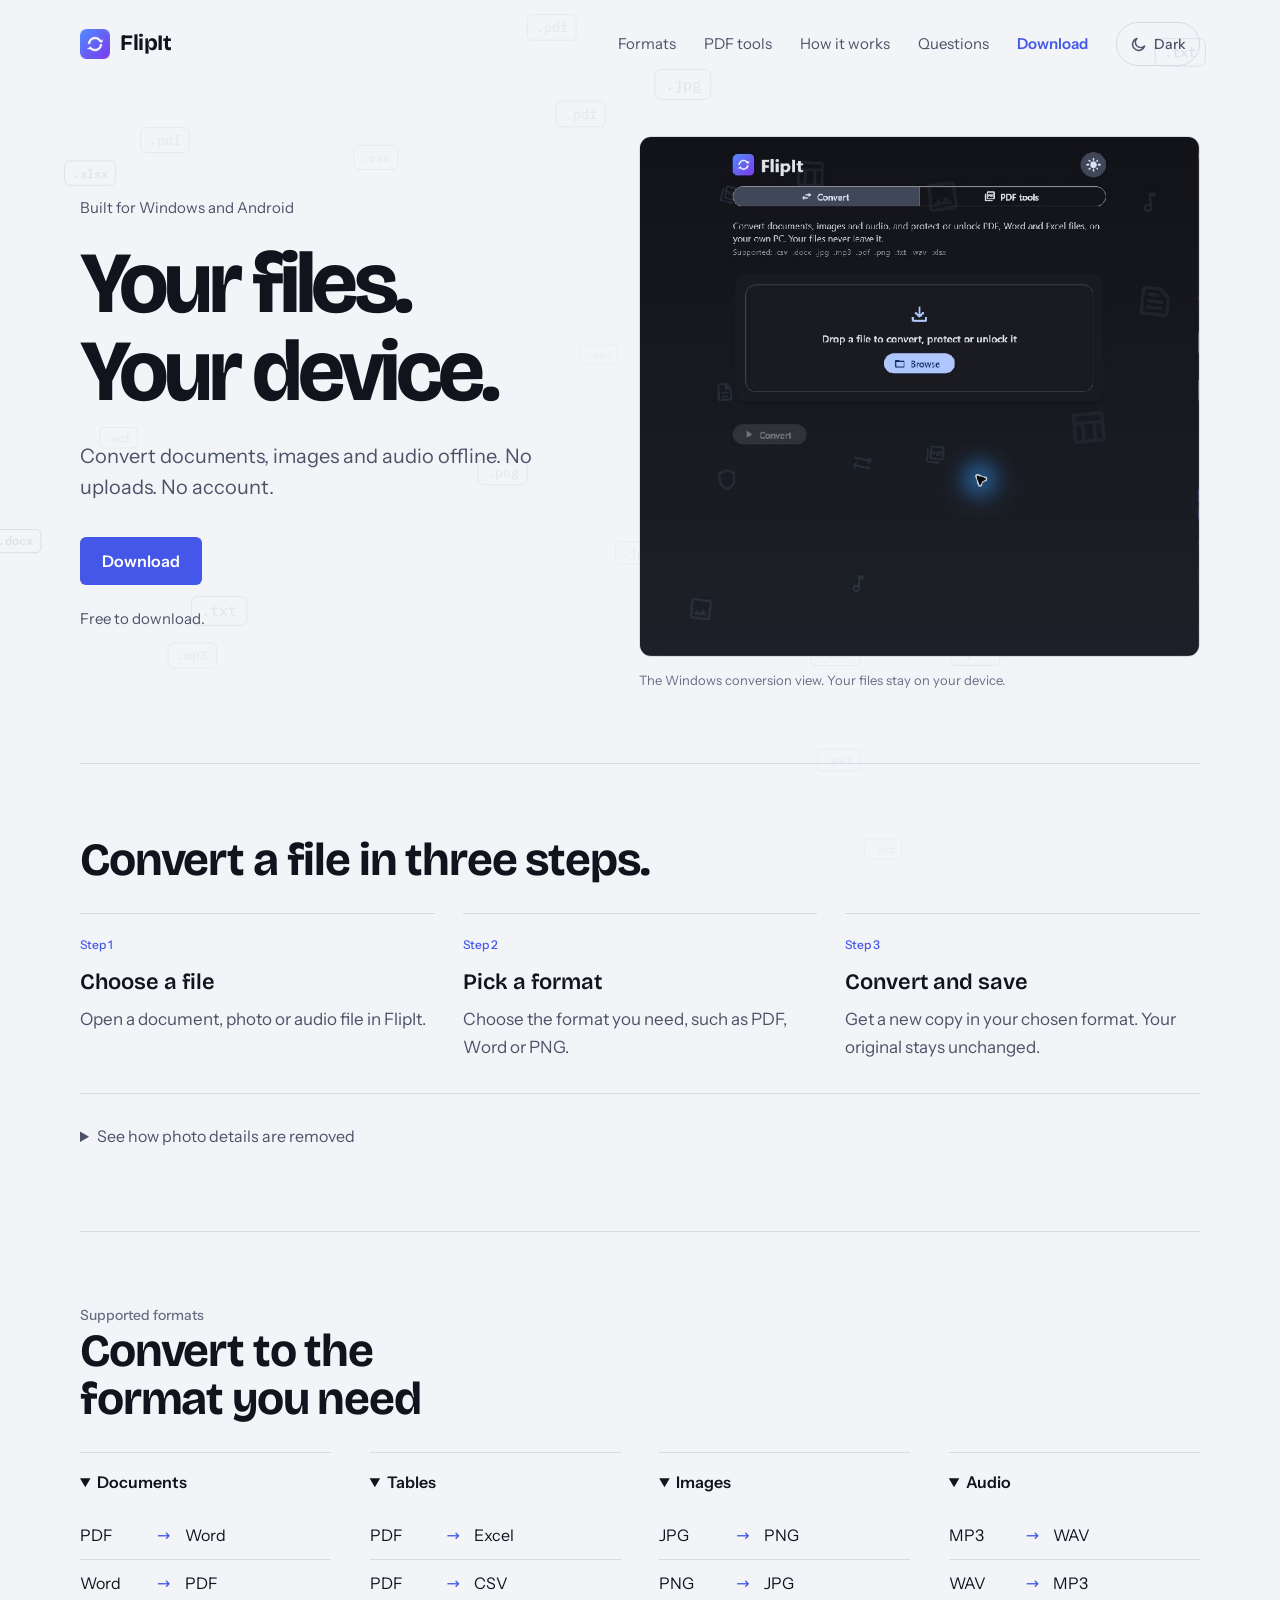
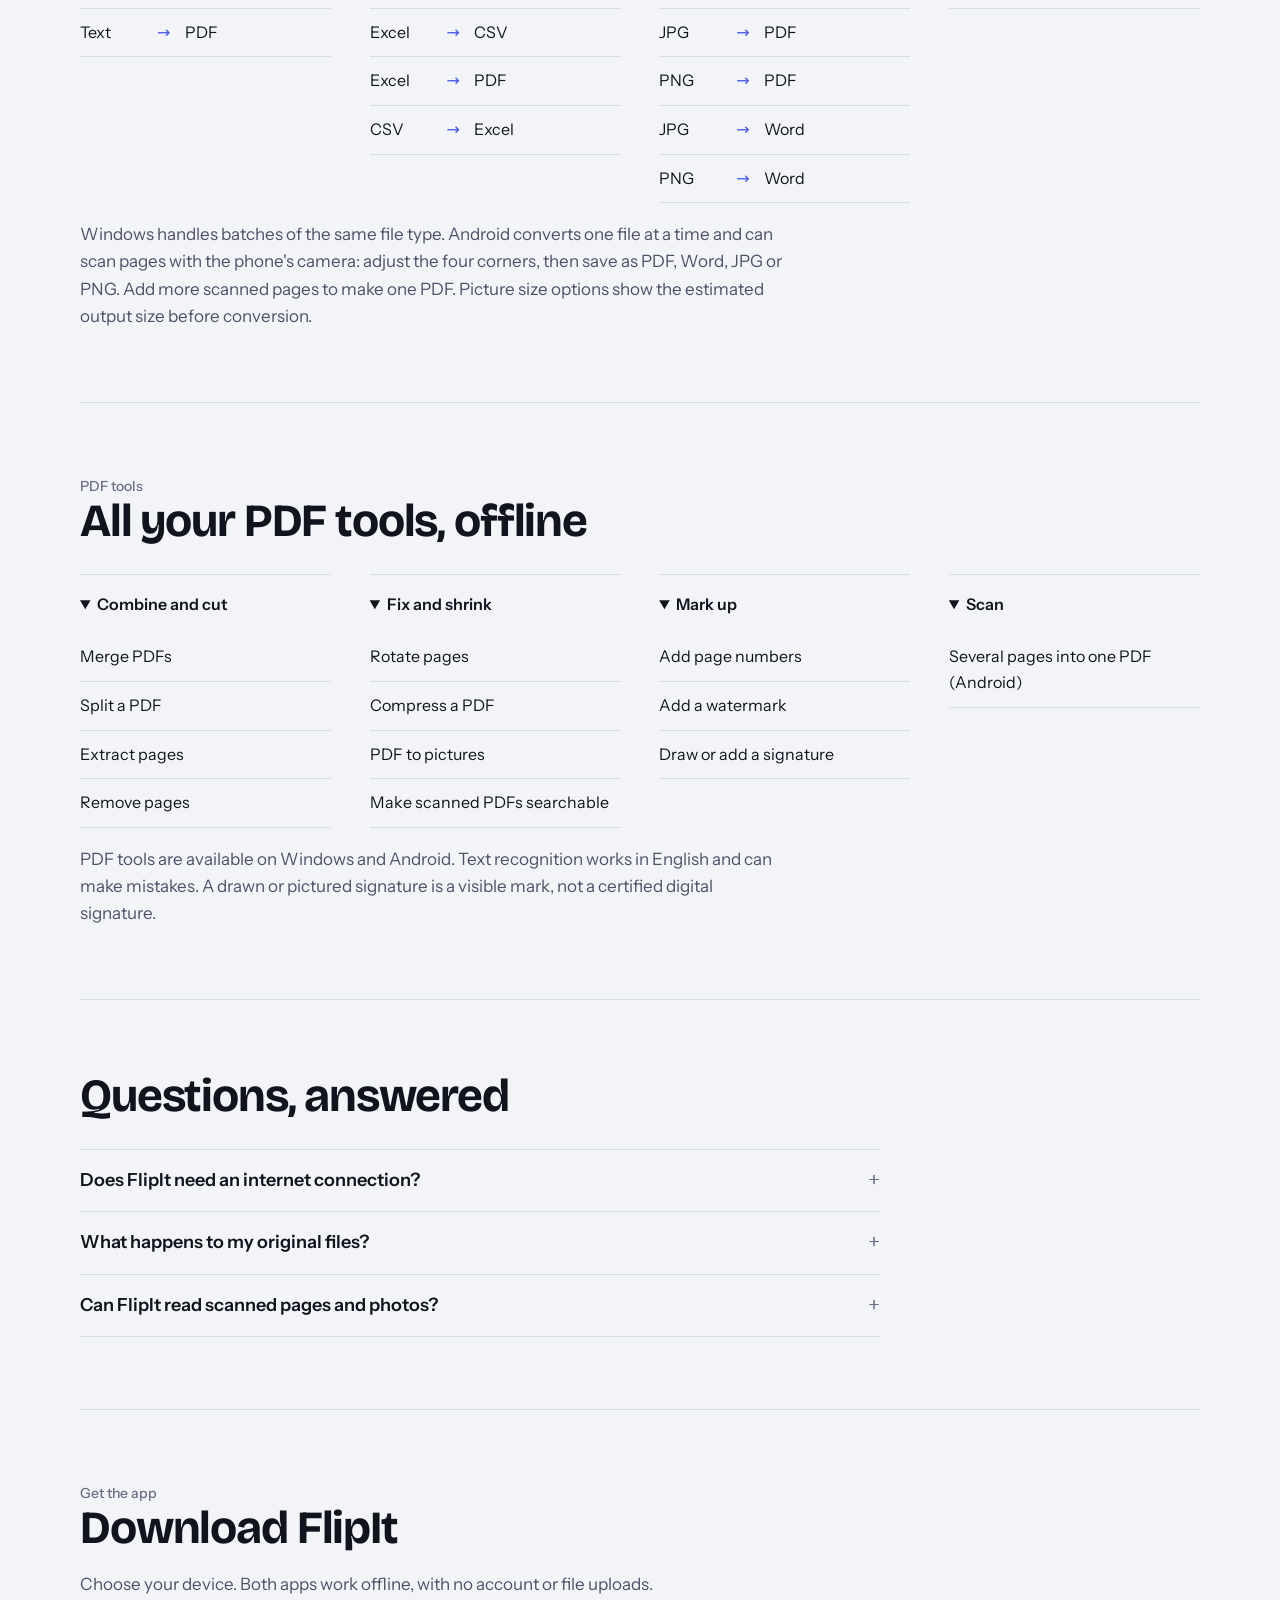
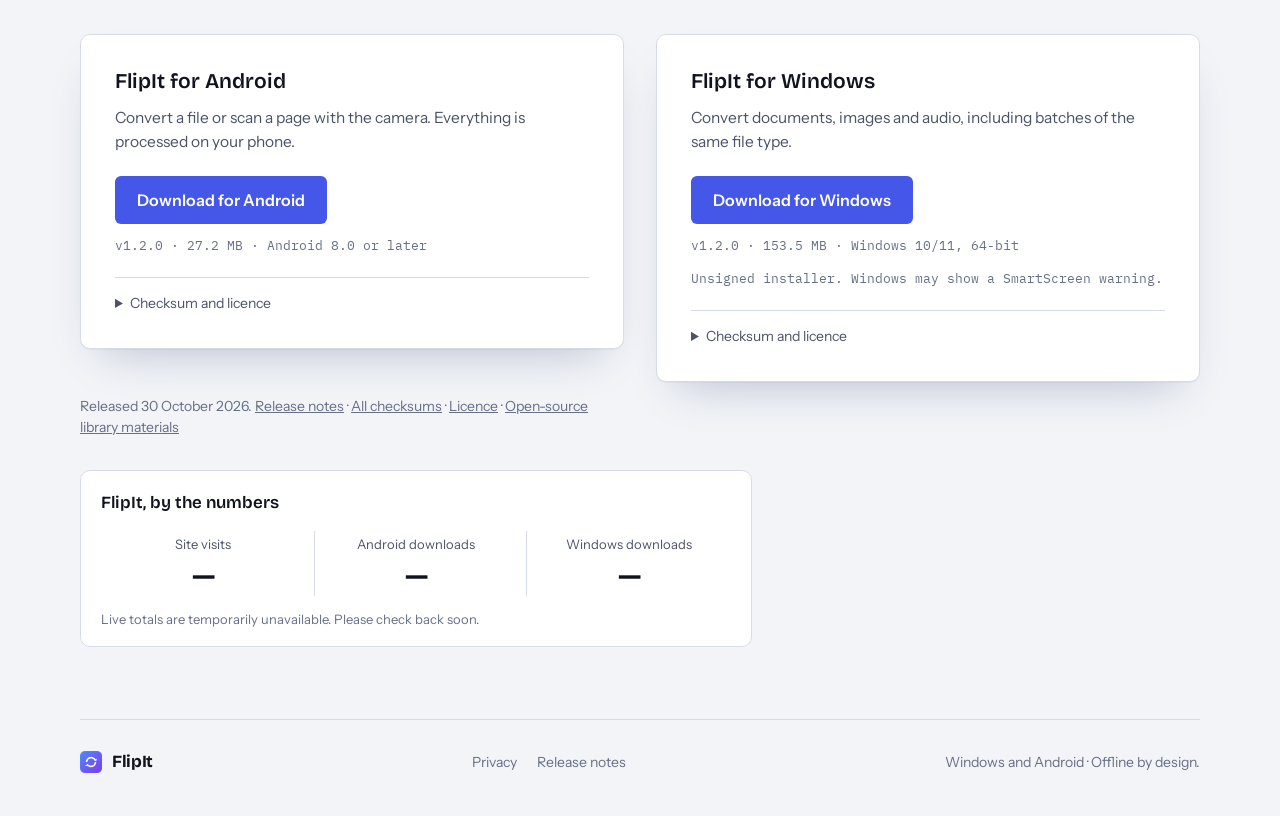
==== commit bdbd9cf0: "Restore animated file-format background" ====
--- a/index.html
+++ b/index.html
@@ -24,7 +24,7 @@
 <meta property="og:image:alt" content="FlipIt: convert files without sending them anywhere">
 <meta name="twitter:card" content="summary_large_image">
 <!--/og-->
-<script src="site.js?v=20261101-1" defer></script>
+<script src="site.js?v=20261101-2" defer></script>
 </head>
 <body>
 <div class="wrap">
